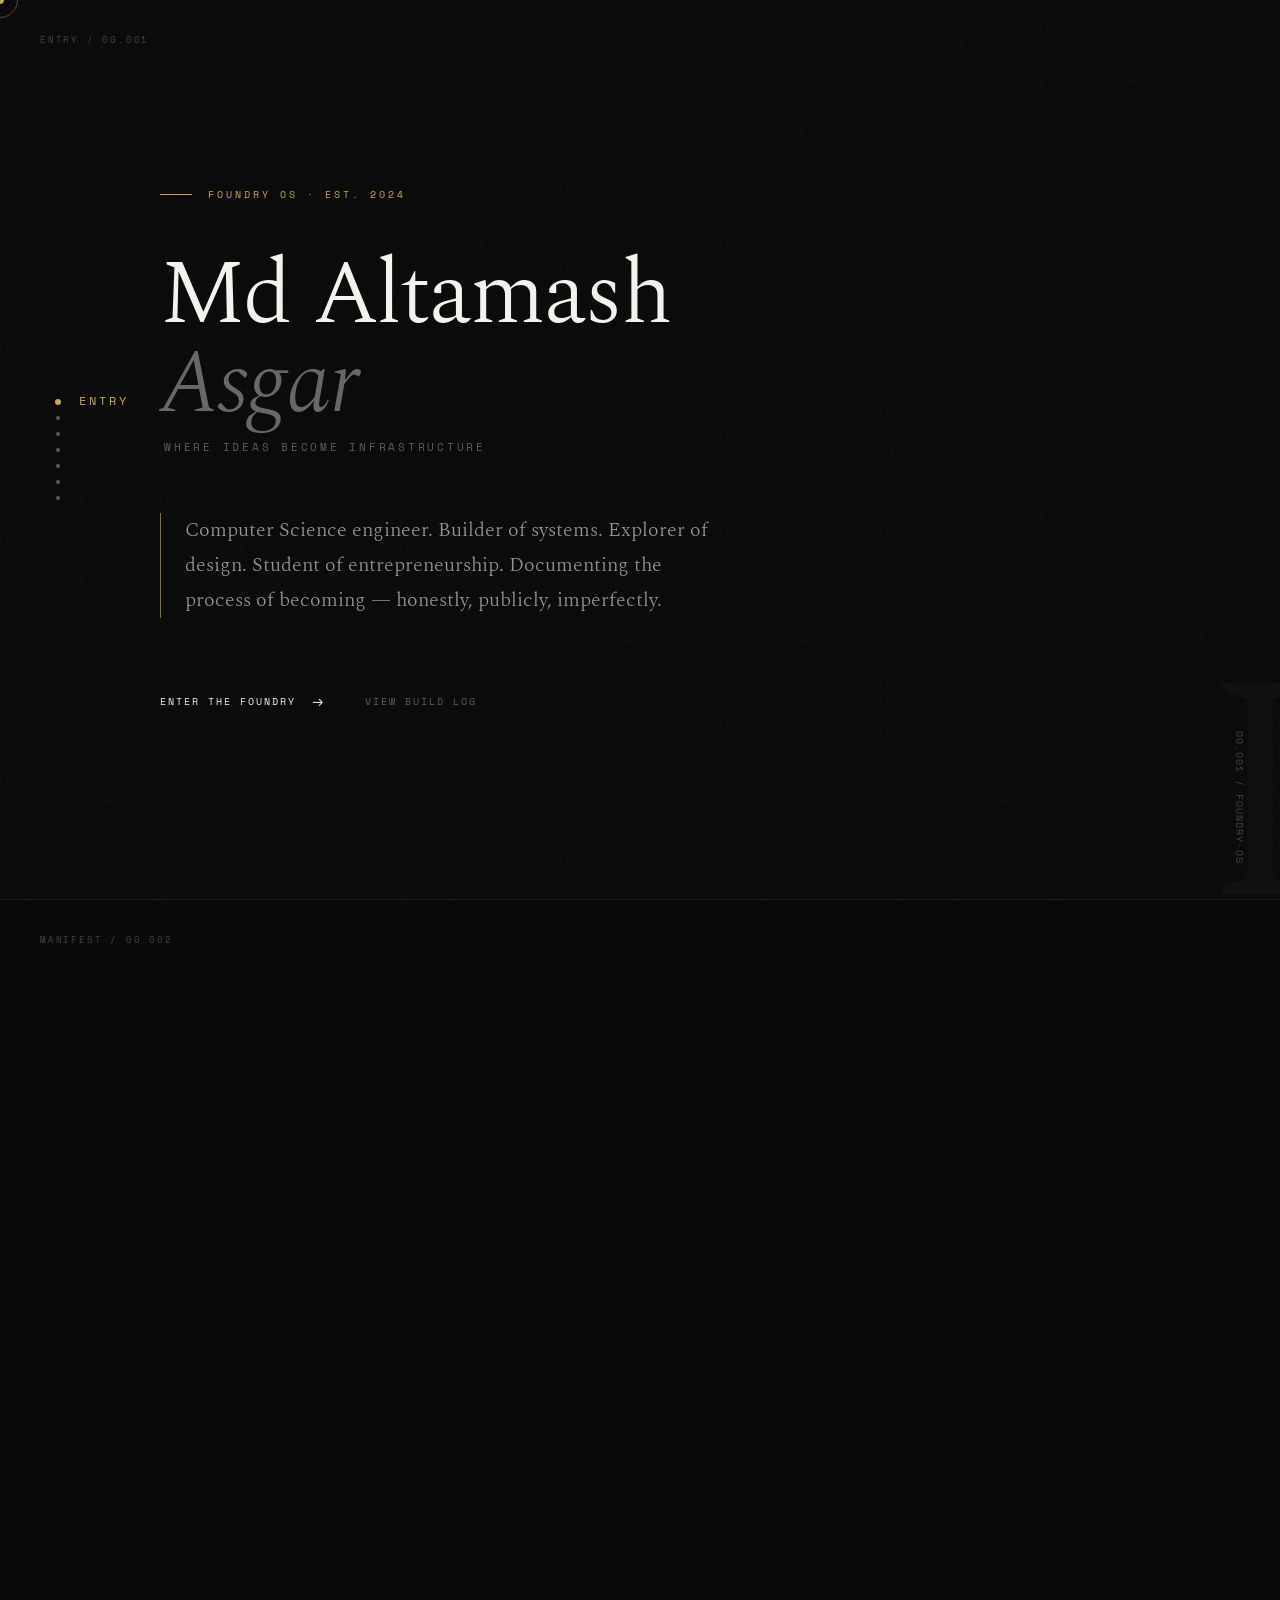
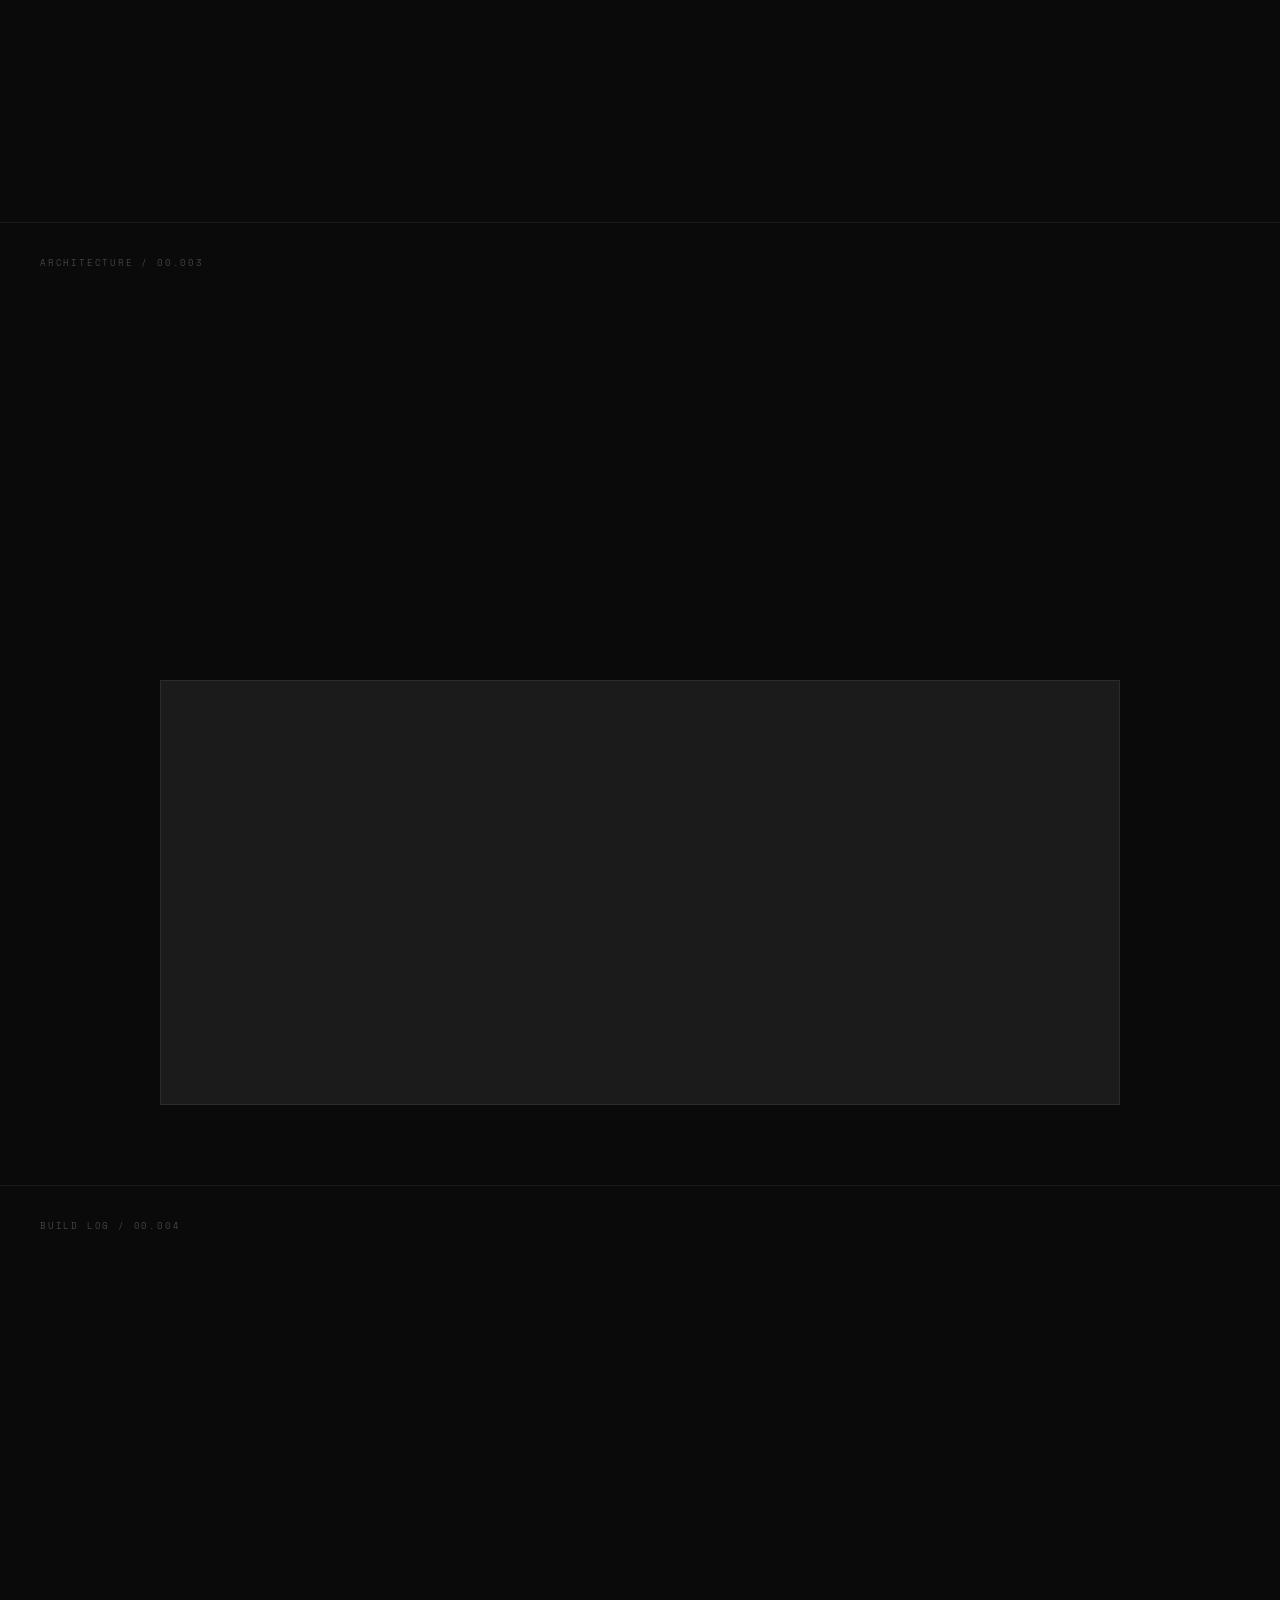
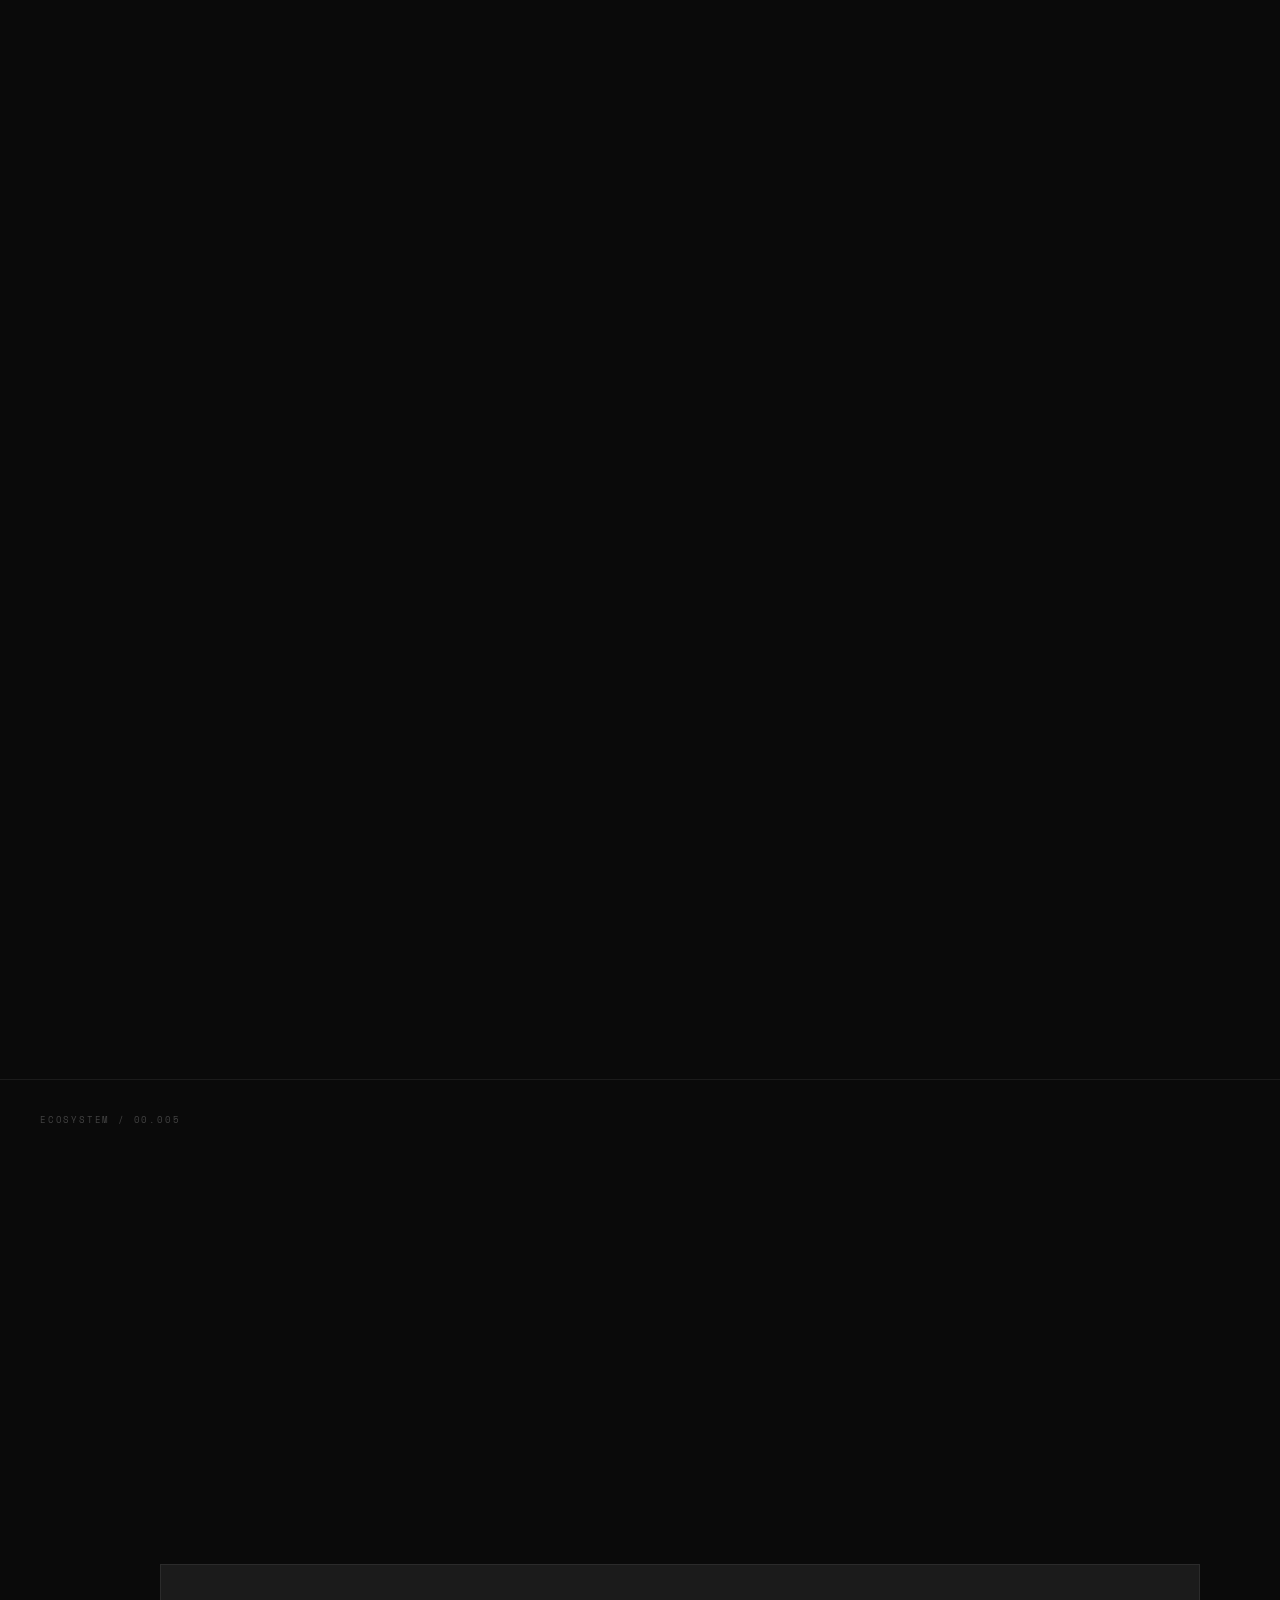
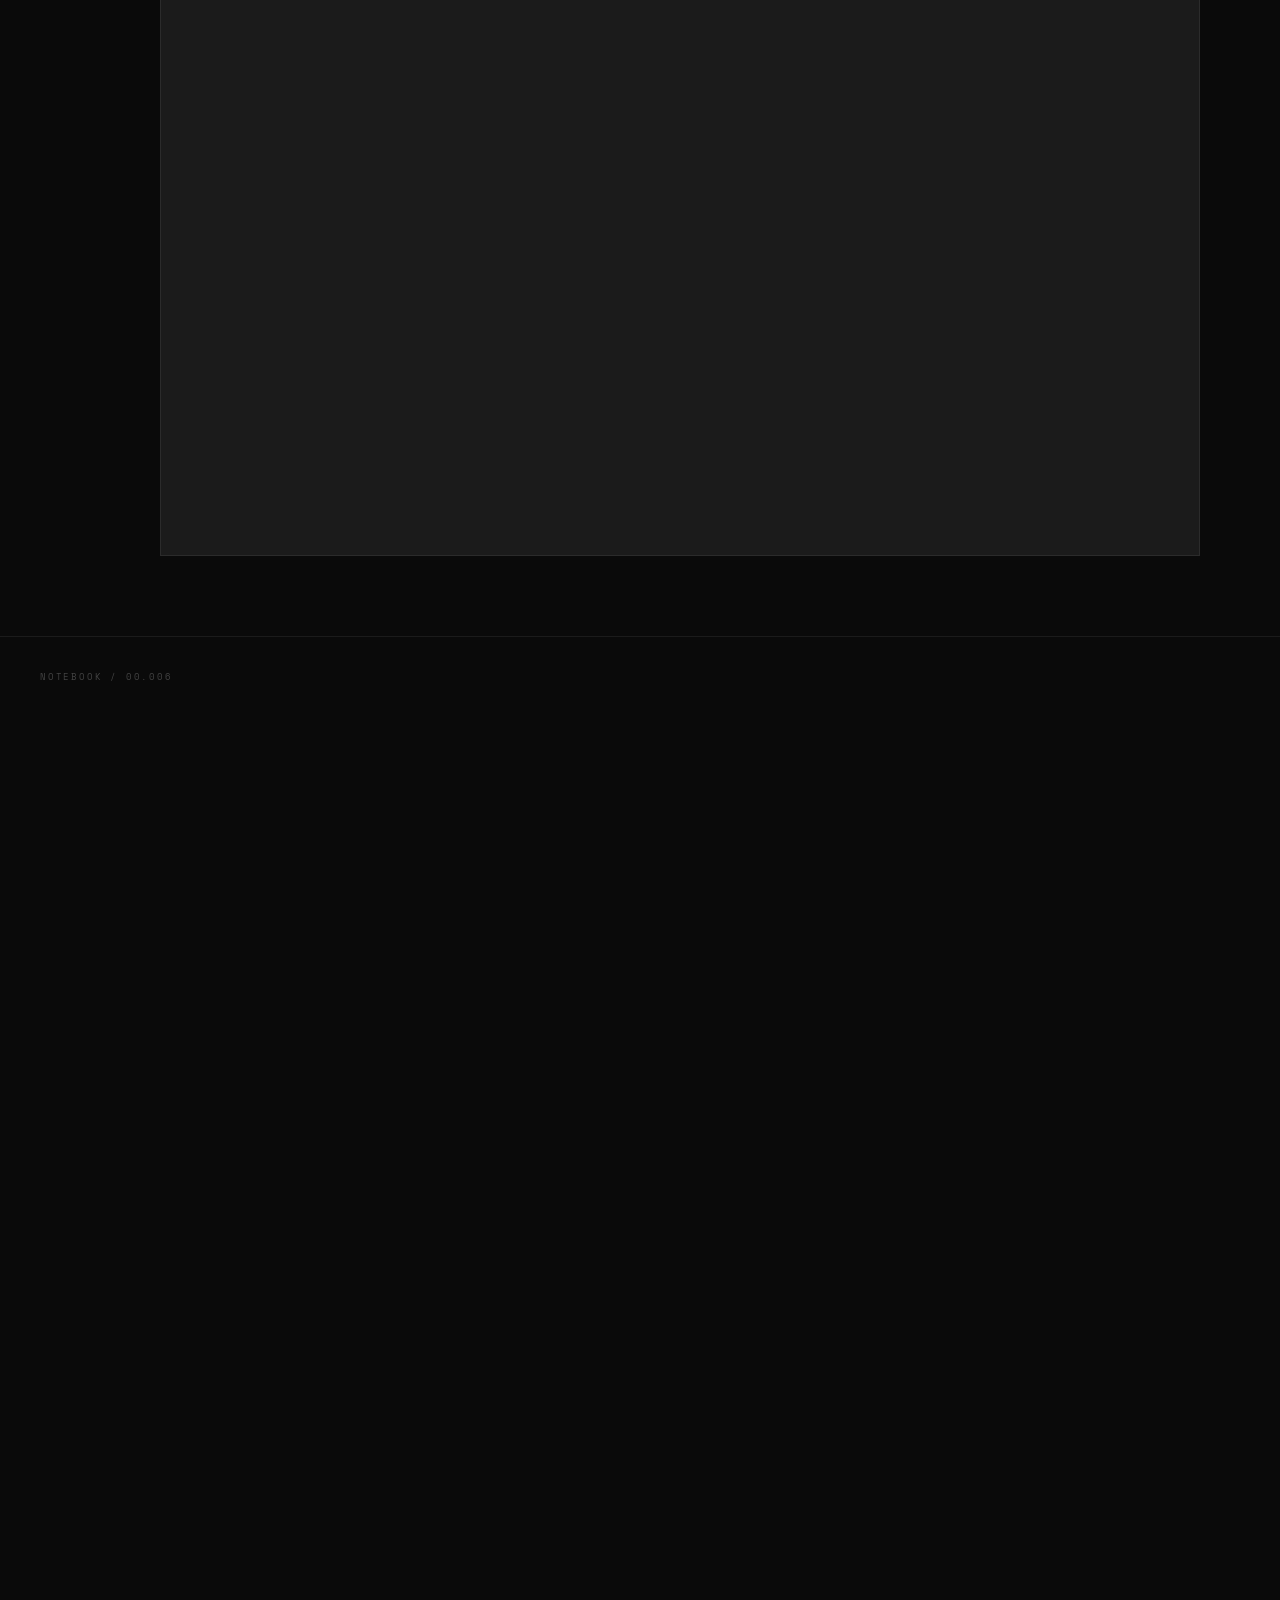
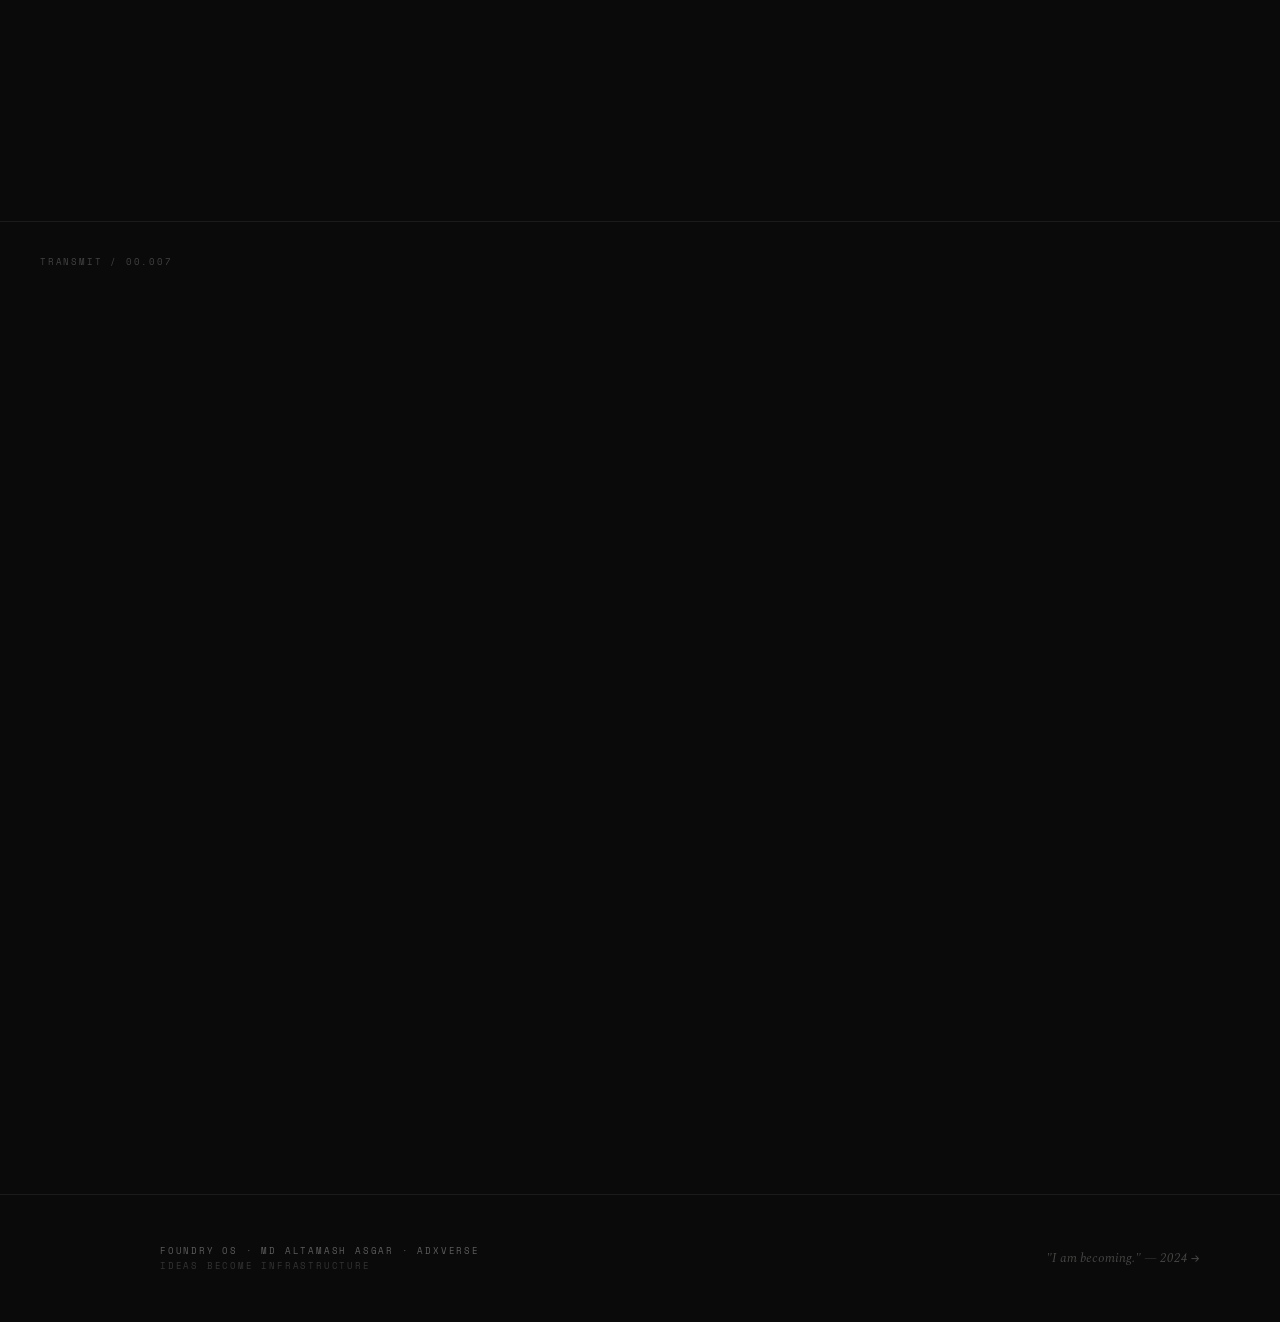
==== founder/personal/index.html @ d9cb0c81 "Personal website for founder" ====
<!DOCTYPE html>
<html lang="en">
<head>
<meta charset="UTF-8">
<meta name="viewport" content="width=device-width, initial-scale=1.0">
<title>MD Altamash Asgar — Foundry OS</title>
<link rel="preconnect" href="https://fonts.googleapis.com">
<link rel="preconnect" href="https://fonts.gstatic.com" crossorigin>
<link href="https://fonts.googleapis.com/css2?family=Spectral:ital,wght@0,300;0,400;0,600;1,300;1,400&family=Space+Grotesk:wght@300;400;500&family=Space+Mono:wght@400&display=swap" rel="stylesheet">
 
<style>
:root {
  --forge: #0A0A0A;
  --bone: #F5F3EE;
  --gold: #C9A84C;
  --gold-dim: #8A6F2E;
  --iron: #1A1A1A;
  --iron2: #242424;
  --ash: #5C5C5C;
  --ash-light: #888;
  --border: rgba(255,255,255,0.07);
  --serif: 'Spectral', Georgia, serif;
  --sans: 'Space Grotesk', sans-serif;
  --mono: 'Space Mono', monospace;
}
 
*, *::before, *::after { box-sizing: border-box; margin: 0; padding: 0; }
 
html {
  scroll-behavior: smooth;
  scroll-snap-type: y proximity;
}
 
body {
  background: var(--forge);
  color: var(--bone);
  font-family: var(--sans);
  font-size: 15px;
  line-height: 1.7;
  overflow-x: hidden;
  cursor: none;
}
 
/* ── CUSTOM CURSOR ── */
#cursor {
  position: fixed;
  width: 8px; height: 8px;
  background: var(--gold);
  border-radius: 50%;
  pointer-events: none;
  z-index: 9999;
  transform: translate(-50%, -50%);
  transition: width 0.2s, height 0.2s, background 0.2s;
  mix-blend-mode: normal;
}
 
#cursor-ring {
  position: fixed;
  width: 36px; height: 36px;
  border: 1px solid rgba(201,168,76,0.4);
  border-radius: 50%;
  pointer-events: none;
  z-index: 9998;
  transform: translate(-50%, -50%);
  transition: transform 0.12s ease-out, width 0.3s, height 0.3s;
}
 
body:has(a:hover) #cursor,
body:has(button:hover) #cursor { width: 14px; height: 14px; background: var(--gold); }
body:has(a:hover) #cursor-ring,
body:has(button:hover) #cursor-ring { width: 52px; height: 52px; border-color: rgba(201,168,76,0.6); }
 
/* ── COORDINATE INDICATOR ── */
#coords {
  position: fixed;
  right: 32px;
  bottom: 36px;
  font-family: var(--mono);
  font-size: 10px;
  color: var(--ash);
  letter-spacing: 0.1em;
  z-index: 900;
  writing-mode: vertical-rl;
  text-orientation: mixed;
  opacity: 0.7;
  transition: opacity 0.3s;
}
 
/* ── SECTION LABEL (top-left corner, architectural) ── */
.section-label {
  position: absolute;
  top: 32px;
  left: 40px;
  font-family: var(--mono);
  font-size: 9px;
  color: var(--ash);
  letter-spacing: 0.2em;
  text-transform: uppercase;
  opacity: 0.7;
}
 
/* ── GRAIN OVERLAY ── */
body::before {
  content: '';
  position: fixed;
  inset: 0;
  background-image: url("data:image/svg+xml,%3Csvg viewBox='0 0 256 256' xmlns='http://www.w3.org/2000/svg'%3E%3Cfilter id='noise'%3E%3CfeTurbulence type='fractalNoise' baseFrequency='0.9' numOctaves='4' stitchTiles='stitch'/%3E%3C/filter%3E%3Crect width='100%25' height='100%25' filter='url(%23noise)' opacity='1'/%3E%3C/svg%3E");
  opacity: 0.025;
  pointer-events: none;
  z-index: 1000;
}
 
/* ── GENERAL SECTION ── */
section {
  position: relative;
  min-height: 100vh;
  display: flex;
  flex-direction: column;
  justify-content: center;
  padding: 80px 80px 80px 160px;
  border-bottom: 1px solid var(--border);
  overflow: hidden;
}
 
/* ── HERO ── */
#hero {
  padding: 0;
  justify-content: center;
  align-items: flex-start;
}
 
.hero-inner {
  padding: 80px 80px 80px 160px;
  max-width: 900px;
  z-index: 2;
}
 
.hero-eyebrow {
  font-family: var(--mono);
  font-size: 10px;
  letter-spacing: 0.3em;
  color: var(--gold);
  text-transform: uppercase;
  margin-bottom: 48px;
  display: flex;
  align-items: center;
  gap: 16px;
}
 
.hero-eyebrow::before {
  content: '';
  display: inline-block;
  width: 32px;
  height: 1px;
  background: var(--gold);
}
 
.hero-name {
  font-family: var(--serif);
  font-size: clamp(52px, 7vw, 96px);
  font-weight: 300;
  line-height: 1.0;
  letter-spacing: -0.02em;
  color: var(--bone);
  margin-bottom: 8px;
}
 
.hero-name em {
  font-style: italic;
  color: rgba(245,243,238,0.4);
}
 
.hero-os-title {
  font-family: var(--mono);
  font-size: 11px;
  color: var(--ash);
  letter-spacing: 0.25em;
  text-transform: uppercase;
  margin-bottom: 56px;
  padding-left: 4px;
}
 
.hero-statement {
  font-family: var(--serif);
  font-size: clamp(16px, 2vw, 20px);
  font-weight: 300;
  line-height: 1.75;
  color: rgba(245,243,238,0.6);
  max-width: 560px;
  margin-bottom: 72px;
  border-left: 1px solid var(--gold-dim);
  padding-left: 24px;
}
 
.hero-cta-row {
  display: flex;
  align-items: center;
  gap: 40px;
}
 
.cta-enter {
  font-family: var(--mono);
  font-size: 10px;
  letter-spacing: 0.2em;
  text-transform: uppercase;
  color: var(--bone);
  text-decoration: none;
  display: flex;
  align-items: center;
  gap: 16px;
  transition: gap 0.3s;
}
 
.cta-enter:hover { gap: 24px; }
 
.cta-enter::after {
  content: '→';
  font-family: var(--sans);
  font-size: 14px;
}
 
.cta-secondary {
  font-family: var(--mono);
  font-size: 10px;
  letter-spacing: 0.2em;
  text-transform: uppercase;
  color: var(--ash);
  text-decoration: none;
  transition: color 0.3s;
}
 
.cta-secondary:hover { color: var(--bone); }
 
/* Hero background — architectural grid lines */
.hero-grid {
  position: absolute;
  inset: 0;
  opacity: 0.04;
  pointer-events: none;
  z-index: 1;
}
 
/* Large roman numeral watermark */
.hero-watermark {
  position: absolute;
  right: -40px;
  bottom: -60px;
  font-family: var(--serif);
  font-size: 320px;
  font-weight: 300;
  color: var(--bone);
  opacity: 0.025;
  pointer-events: none;
  z-index: 1;
  line-height: 1;
  user-select: none;
}
 
/* ── MANIFEST (about) ── */
#manifest {
  padding-left: 160px;
  padding-right: 80px;
}
 
.manifest-grid {
  display: grid;
  grid-template-columns: 1fr 1fr;
  gap: 80px;
  max-width: 1000px;
}
 
.manifest-left {}
 
.section-number {
  font-family: var(--mono);
  font-size: 9px;
  color: var(--gold);
  letter-spacing: 0.3em;
  text-transform: uppercase;
  margin-bottom: 48px;
  display: flex;
  align-items: center;
  gap: 16px;
}
 
.section-number::before {
  content: '';
  width: 32px;
  height: 1px;
  background: var(--gold);
  display: inline-block;
}
 
.section-title {
  font-family: var(--serif);
  font-size: clamp(36px, 4vw, 60px);
  font-weight: 300;
  line-height: 1.1;
  letter-spacing: -0.01em;
  margin-bottom: 40px;
  color: var(--bone);
}
 
.section-title em {
  font-style: italic;
  color: rgba(245,243,238,0.4);
}
 
.body-text {
  font-size: 15px;
  color: rgba(245,243,238,0.55);
  line-height: 1.8;
  max-width: 520px;
}
 
.body-text + .body-text {
  margin-top: 24px;
}
 
.manifest-right {
  display: flex;
  flex-direction: column;
  justify-content: flex-end;
  gap: 0;
}
 
.identity-row {
  display: flex;
  align-items: baseline;
  justify-content: space-between;
  padding: 20px 0;
  border-bottom: 1px solid var(--border);
  transition: border-color 0.3s;
}
 
.identity-row:first-child { border-top: 1px solid var(--border); }
 
.identity-row:hover { border-color: rgba(201,168,76,0.2); }
 
.identity-label {
  font-family: var(--mono);
  font-size: 9px;
  color: var(--ash);
  letter-spacing: 0.2em;
  text-transform: uppercase;
}
 
.identity-value {
  font-family: var(--serif);
  font-size: 16px;
  font-weight: 300;
  color: rgba(245,243,238,0.7);
  text-align: right;
}
 
/* ── LAYERS / THREE ROOMS ── */
#layers {
  padding-left: 160px;
}
 
.layers-intro {
  margin-bottom: 80px;
  max-width: 600px;
}
 
.rooms-grid {
  display: grid;
  grid-template-columns: repeat(3, 1fr);
  gap: 1px;
  background: var(--border);
  border: 1px solid var(--border);
  margin-right: 80px;
}
 
.room {
  background: var(--forge);
  padding: 48px 40px;
  transition: background 0.4s;
  cursor: default;
  position: relative;
  overflow: hidden;
}
 
.room::before {
  content: '';
  position: absolute;
  inset: 0;
  background: linear-gradient(135deg, rgba(201,168,76,0.04) 0%, transparent 60%);
  opacity: 0;
  transition: opacity 0.4s;
}
 
.room:hover { background: var(--iron); }
.room:hover::before { opacity: 1; }
 
.room-number {
  font-family: var(--serif);
  font-size: 64px;
  font-weight: 300;
  color: rgba(201,168,76,0.12);
  line-height: 1;
  margin-bottom: 24px;
  transition: color 0.4s;
}
 
.room:hover .room-number { color: rgba(201,168,76,0.25); }
 
.room-name {
  font-family: var(--mono);
  font-size: 9px;
  letter-spacing: 0.3em;
  text-transform: uppercase;
  color: var(--gold);
  margin-bottom: 16px;
}
 
.room-title {
  font-family: var(--serif);
  font-size: 22px;
  font-weight: 300;
  line-height: 1.3;
  margin-bottom: 20px;
  color: var(--bone);
}
 
.room-body {
  font-size: 13px;
  color: var(--ash);
  line-height: 1.75;
}
 
/* ── BUILD LOG (projects) ── */
#buildlog {
  padding-left: 160px;
}
 
.log-header {
  display: flex;
  align-items: flex-end;
  justify-content: space-between;
  margin-bottom: 64px;
  margin-right: 80px;
}
 
.log-status {
  font-family: var(--mono);
  font-size: 10px;
  color: var(--ash);
  letter-spacing: 0.1em;
}
 
.log-status span {
  display: inline-block;
  width: 6px;
  height: 6px;
  background: var(--gold);
  border-radius: 50%;
  margin-right: 8px;
  animation: pulse 2s infinite;
}
 
@keyframes pulse {
  0%, 100% { opacity: 1; }
  50% { opacity: 0.3; }
}
 
.projects-list {
  margin-right: 80px;
}
 
.project-item {
  display: grid;
  grid-template-columns: 80px 1fr auto;
  gap: 40px;
  padding: 36px 0;
  border-bottom: 1px solid var(--border);
  align-items: start;
  transition: border-color 0.3s;
  cursor: default;
  position: relative;
}
 
.project-item::after {
  content: '→';
  position: absolute;
  right: 0;
  top: 50%;
  transform: translateY(-50%);
  color: var(--gold);
  opacity: 0;
  transition: opacity 0.3s, right 0.3s;
  font-size: 16px;
}
 
.project-item:hover::after { opacity: 1; right: -8px; }
.project-item:hover { border-color: rgba(245,243,238,0.12); }
.project-item:first-child { border-top: 1px solid var(--border); }
 
.project-index {
  font-family: var(--mono);
  font-size: 10px;
  color: var(--ash);
  letter-spacing: 0.1em;
  padding-top: 4px;
}
 
.project-main {}
 
.project-name {
  font-family: var(--serif);
  font-size: 22px;
  font-weight: 300;
  color: var(--bone);
  margin-bottom: 8px;
  line-height: 1.2;
}
 
.project-desc {
  font-size: 13px;
  color: var(--ash);
  line-height: 1.65;
  max-width: 480px;
}
 
.project-meta {
  text-align: right;
  padding-top: 4px;
}
 
.project-status {
  font-family: var(--mono);
  font-size: 9px;
  letter-spacing: 0.2em;
  text-transform: uppercase;
  padding: 5px 10px;
  border: 1px solid;
}
 
.status-active { color: var(--gold); border-color: rgba(201,168,76,0.3); }
.status-building { color: #7AB8A0; border-color: rgba(122,184,160,0.3); }
.status-research { color: #A0A7CC; border-color: rgba(160,167,204,0.3); }
.status-concept { color: var(--ash); border-color: rgba(91,91,91,0.3); }
 
.project-year {
  font-family: var(--mono);
  font-size: 9px;
  color: var(--ash);
  letter-spacing: 0.1em;
  margin-top: 8px;
}
 
/* ── ADXVERSE ECOSYSTEM ── */
#adxverse {
  padding-left: 160px;
  padding-right: 80px;
}
 
.ecosystem-title-block {
  margin-bottom: 80px;
  max-width: 700px;
}
 
.ecosystem-grid {
  display: grid;
  grid-template-columns: repeat(2, 1fr);
  gap: 1px;
  background: var(--border);
  border: 1px solid var(--border);
}
 
.eco-node {
  background: var(--forge);
  padding: 40px 40px;
  transition: background 0.3s;
  cursor: default;
}
 
.eco-node:hover { background: var(--iron); }
 
.eco-node-tag {
  font-family: var(--mono);
  font-size: 9px;
  letter-spacing: 0.3em;
  text-transform: uppercase;
  color: var(--gold);
  margin-bottom: 24px;
  display: flex;
  align-items: center;
  gap: 12px;
}
 
.eco-node-tag::before {
  content: '';
  width: 20px;
  height: 1px;
  background: var(--gold-dim);
  display: inline-block;
}
 
.eco-node-name {
  font-family: var(--serif);
  font-size: 28px;
  font-weight: 300;
  color: var(--bone);
  margin-bottom: 12px;
}
 
.eco-node-desc {
  font-size: 13px;
  color: var(--ash);
  line-height: 1.7;
  margin-bottom: 24px;
}
 
.eco-node-domains {
  display: flex;
  flex-wrap: wrap;
  gap: 8px;
}
 
.domain-tag {
  font-family: var(--mono);
  font-size: 9px;
  letter-spacing: 0.1em;
  text-transform: uppercase;
  color: var(--ash);
  padding: 4px 10px;
  border: 1px solid var(--border);
}
 
/* ── LEARNING LOG ── */
#notebook {
  padding-left: 160px;
  padding-right: 80px;
}
 
.notebook-header {
  margin-bottom: 72px;
}
 
.entries-grid {
  display: grid;
  grid-template-columns: repeat(3, 1fr);
  gap: 32px;
}
 
.entry-card {
  border: 1px solid var(--border);
  padding: 32px 28px;
  transition: border-color 0.3s, background 0.3s;
  cursor: default;
  position: relative;
}
 
.entry-card:hover {
  border-color: rgba(245,243,238,0.12);
  background: var(--iron);
}
 
.entry-date {
  font-family: var(--mono);
  font-size: 9px;
  color: var(--ash);
  letter-spacing: 0.15em;
  text-transform: uppercase;
  margin-bottom: 20px;
}
 
.entry-title {
  font-family: var(--serif);
  font-size: 18px;
  font-weight: 300;
  line-height: 1.35;
  color: var(--bone);
  margin-bottom: 16px;
}
 
.entry-excerpt {
  font-size: 13px;
  color: var(--ash);
  line-height: 1.7;
}
 
.entry-domain {
  position: absolute;
  bottom: 24px;
  right: 24px;
  font-family: var(--mono);
  font-size: 9px;
  letter-spacing: 0.2em;
  text-transform: uppercase;
  color: var(--gold-dim);
}
 
/* ── CONTACT / TRANSMIT ── */
#transmit {
  padding-left: 160px;
  padding-right: 80px;
  min-height: 80vh;
}
 
.transmit-layout {
  display: grid;
  grid-template-columns: 1fr 1fr;
  gap: 80px;
  align-items: start;
}
 
.transmit-left {}
 
.transmit-right {
  padding-top: 24px;
}
 
.contact-links {
  display: flex;
  flex-direction: column;
  gap: 0;
  margin-top: 48px;
}
 
.contact-link {
  display: flex;
  align-items: center;
  justify-content: space-between;
  padding: 24px 0;
  border-bottom: 1px solid var(--border);
  text-decoration: none;
  color: var(--bone);
  transition: border-color 0.3s;
}
 
.contact-link:first-child { border-top: 1px solid var(--border); }
.contact-link:hover { border-color: rgba(201,168,76,0.3); }
 
.contact-link-label {
  font-family: var(--mono);
  font-size: 10px;
  letter-spacing: 0.2em;
  text-transform: uppercase;
  color: var(--ash);
}
 
.contact-link-value {
  font-family: var(--serif);
  font-size: 16px;
  font-weight: 300;
  display: flex;
  align-items: center;
  gap: 12px;
}
 
.contact-link:hover .contact-link-value { color: var(--gold); }
 
.contact-link-arrow {
  font-size: 12px;
  opacity: 0;
  transition: opacity 0.3s;
}
 
.contact-link:hover .contact-link-arrow { opacity: 1; }
 
.system-status {
  border: 1px solid var(--border);
  padding: 32px;
}
 
.system-status-title {
  font-family: var(--mono);
  font-size: 9px;
  letter-spacing: 0.25em;
  text-transform: uppercase;
  color: var(--ash);
  margin-bottom: 32px;
}
 
.status-row {
  display: flex;
  align-items: center;
  justify-content: space-between;
  padding: 12px 0;
  border-bottom: 1px solid var(--border);
}
 
.status-row:last-child { border-bottom: none; }
 
.status-name {
  font-size: 13px;
  color: rgba(245,243,238,0.6);
}
 
.status-indicator {
  display: flex;
  align-items: center;
  gap: 8px;
  font-family: var(--mono);
  font-size: 9px;
  letter-spacing: 0.1em;
  text-transform: uppercase;
}
 
.dot { width: 6px; height: 6px; border-radius: 50%; }
.dot-active { background: #7AB8A0; animation: pulse 2s infinite; }
.dot-building { background: var(--gold); animation: pulse 2.5s infinite; }
.dot-paused { background: var(--ash); }
 
.text-active { color: #7AB8A0; }
.text-building { color: var(--gold); }
.text-paused { color: var(--ash); }
 
/* ── FOOTER MARK ── */
#footer-mark {
  padding: 48px 80px 48px 160px;
  display: flex;
  align-items: center;
  justify-content: space-between;
}
 
.footer-left {
  font-family: var(--mono);
  font-size: 9px;
  color: var(--ash);
  letter-spacing: 0.2em;
  text-transform: uppercase;
}
 
.footer-sig {
  font-family: var(--serif);
  font-size: 13px;
  font-style: italic;
  color: rgba(245,243,238,0.25);
}
 
/* ── VERTICAL NAV (right edge, fixed) ── */
#vnav {
  position: fixed;
  left: 56px;
  top: 50%;
  transform: translateY(-50%);
  display: flex;
  flex-direction: column;
  gap: 12px;
  z-index: 800;
}
 
.vnav-dot {
  width: 4px;
  height: 4px;
  border-radius: 50%;
  background: var(--ash);
  cursor: pointer;
  transition: background 0.3s, transform 0.3s;
  position: relative;
}
 
.vnav-dot.active {
  background: var(--gold);
  transform: scale(1.5);
}
 
.vnav-dot::after {
  content: attr(data-label);
  position: absolute;
  left: 16px;
  top: 50%;
  transform: translateY(-50%);
  font-family: var(--mono);
  font-size: 8px;
  letter-spacing: 0.2em;
  text-transform: uppercase;
  color: var(--ash);
  white-space: nowrap;
  opacity: 0;
  transition: opacity 0.2s;
  pointer-events: none;
}
 
.vnav-dot:hover::after { opacity: 1; }
.vnav-dot.active::after { color: var(--gold); opacity: 1; }
 
/* ── PHILOSOPHY QUOTE ── */
.philosophy-block {
  margin: 48px 0;
  padding-left: 40px;
  border-left: 1px solid var(--gold-dim);
}
 
.philosophy-block blockquote {
  font-family: var(--serif);
  font-size: clamp(18px, 2.5vw, 26px);
  font-weight: 300;
  font-style: italic;
  line-height: 1.6;
  color: rgba(245,243,238,0.5);
}
 
.philosophy-block cite {
  display: block;
  margin-top: 16px;
  font-family: var(--mono);
  font-size: 9px;
  letter-spacing: 0.2em;
  text-transform: uppercase;
  color: var(--ash);
  font-style: normal;
}
 
/* ── PROGRESSION MARK ── */
.progression {
  margin: 48px 0;
  display: flex;
  align-items: center;
  gap: 0;
}
 
.prog-step {
  display: flex;
  align-items: center;
  gap: 0;
}
 
.prog-word {
  font-family: var(--mono);
  font-size: 9px;
  letter-spacing: 0.2em;
  text-transform: uppercase;
  color: var(--ash);
  padding: 8px 16px;
  border: 1px solid var(--border);
  transition: color 0.3s, border-color 0.3s;
}
 
.prog-word:hover { color: var(--gold); border-color: rgba(201,168,76,0.3); }
 
.prog-arrow {
  font-size: 10px;
  color: var(--ash);
  padding: 0 4px;
}
 
/* ── SCROLL ANIMATIONS ── */
.reveal {
  opacity: 0;
  transform: translateY(24px);
  transition: opacity 0.8s ease, transform 0.8s ease;
}
 
.reveal.visible {
  opacity: 1;
  transform: translateY(0);
}
 
.reveal-delay-1 { transition-delay: 0.1s; }
.reveal-delay-2 { transition-delay: 0.2s; }
.reveal-delay-3 { transition-delay: 0.3s; }
.reveal-delay-4 { transition-delay: 0.4s; }
.reveal-delay-5 { transition-delay: 0.5s; }
.reveal-delay-6 { transition-delay: 0.6s; }
 
/* ── RESPONSIVE ── */
@media (max-width: 768px) {
  section { padding: 72px 24px 72px 24px; }
  .hero-inner { padding: 72px 24px; }
  .section-label { left: 24px; }
  .manifest-grid { grid-template-columns: 1fr; gap: 48px; }
  .rooms-grid { grid-template-columns: 1fr; }
  .project-item { grid-template-columns: 40px 1fr; }
  .project-meta { display: none; }
  .ecosystem-grid { grid-template-columns: 1fr; }
  .entries-grid { grid-template-columns: 1fr; }
  .transmit-layout { grid-template-columns: 1fr; gap: 48px; }
  #vnav { display: none; }
  #footer-mark { padding: 32px 24px; }
  .hero-watermark { font-size: 160px; right: -20px; }
}
</style>
</head>
<body>
 
<!-- CURSOR -->
<div id="cursor"></div>
<div id="cursor-ring"></div>
 
<!-- COORDINATES -->
<div id="coords">00.001 / FOUNDRY·OS</div>
 
<!-- VERTICAL NAV -->
<nav id="vnav" aria-label="Section navigation">
  <div class="vnav-dot active" data-section="hero" data-label="Entry" onclick="scrollTo('#hero')"></div>
  <div class="vnav-dot" data-section="manifest" data-label="Manifest" onclick="scrollTo('#manifest')"></div>
  <div class="vnav-dot" data-section="layers" data-label="Layers" onclick="scrollTo('#layers')"></div>
  <div class="vnav-dot" data-section="buildlog" data-label="Build Log" onclick="scrollTo('#buildlog')"></div>
  <div class="vnav-dot" data-section="adxverse" data-label="ADXverse" onclick="scrollTo('#adxverse')"></div>
  <div class="vnav-dot" data-section="notebook" data-label="Notebook" onclick="scrollTo('#notebook')"></div>
  <div class="vnav-dot" data-section="transmit" data-label="Transmit" onclick="scrollTo('#transmit')"></div>
</nav>
 
<!-- ━━━━━━━━━━━━━━━━━━━━━━━━━━━━━━━ HERO ━━━━━━━━━━━━━━━━━━━━━━━━━━━━━━━ -->
<section id="hero">
  <span class="section-label">ENTRY / 00.001</span>
 
  <!-- Architectural grid SVG -->
  <svg class="hero-grid" width="100%" height="100%" xmlns="http://www.w3.org/2000/svg">
    <defs>
      <pattern id="grid" width="80" height="80" patternUnits="userSpaceOnUse">
        <path d="M 80 0 L 0 0 0 80" fill="none" stroke="white" stroke-width="0.5"/>
      </pattern>
    </defs>
    <rect width="100%" height="100%" fill="url(#grid)"/>
  </svg>
 
  <div class="hero-watermark" aria-hidden="true">I</div>
 
  <div class="hero-inner">
    <div class="hero-eyebrow reveal">Foundry OS · Est. 2024</div>
 
    <h1 class="hero-name reveal reveal-delay-1">
      Md Altamash<br><em>Asgar</em>
    </h1>
    <p class="hero-os-title reveal reveal-delay-2">Where Ideas Become Infrastructure</p>
 
    <p class="hero-statement reveal reveal-delay-3">
      Computer Science engineer. Builder of systems. Explorer of design.
      Student of entrepreneurship. Documenting the process of becoming —
      honestly, publicly, imperfectly.
    </p>
 
    <div class="hero-cta-row reveal reveal-delay-4">
      <a href="#manifest" class="cta-enter" onclick="document.getElementById('manifest').scrollIntoView({behavior:'smooth'}); return false;">Enter the Foundry</a>
      <a href="#buildlog" class="cta-secondary" onclick="document.getElementById('buildlog').scrollIntoView({behavior:'smooth'}); return false;">View Build Log</a>
    </div>
  </div>
</section>
 
<!-- ━━━━━━━━━━━━━━━━━━━━━━━━━━━━━━━ MANIFEST ━━━━━━━━━━━━━━━━━━━━━━━━━━━━━━━ -->
<section id="manifest">
  <span class="section-label">MANIFEST / 00.002</span>
 
  <div class="manifest-grid">
    <div class="manifest-left">
      <div class="section-number reveal">Manifest</div>
      <h2 class="section-title reveal reveal-delay-1">The builder<br>in <em>progress</em></h2>
 
      <p class="body-text reveal reveal-delay-2">
        I am a Computer Science student at the intersection of engineering,
        design, and entrepreneurship. I do not have all the answers —
        but I am asking the right questions and building toward them.
      </p>
 
      <p class="body-text reveal reveal-delay-3">
        Foundry OS is my operating system for life. A methodology for
        turning ideas into systems, systems into ventures, and ventures
        into ecosystems that outlast any single project.
      </p>
 
      <div class="philosophy-block reveal reveal-delay-4">
        <blockquote>"I am not building a brand. I am building a body of work — one system, one experiment, one lesson at a time."</blockquote>
        <cite>— From the Foundry OS Manifesto</cite>
      </div>
 
      <div class="progression reveal reveal-delay-5">
        <div class="prog-step">
          <span class="prog-word">Ideas</span>
          <span class="prog-arrow">›</span>
        </div>
        <div class="prog-step">
          <span class="prog-word">Systems</span>
          <span class="prog-arrow">›</span>
        </div>
        <div class="prog-step">
          <span class="prog-word">Ventures</span>
          <span class="prog-arrow">›</span>
        </div>
        <div class="prog-step">
          <span class="prog-word">Ecosystems</span>
        </div>
      </div>
    </div>
 
    <div class="manifest-right">
      <div class="identity-row reveal">
        <span class="identity-label">Status</span>
        <span class="identity-value">Undergraduate CSE Student</span>
      </div>
      <div class="identity-row reveal reveal-delay-1">
        <span class="identity-label">Mode</span>
        <span class="identity-value">Builder · Learner · Explorer</span>
      </div>
      <div class="identity-row reveal reveal-delay-2">
        <span class="identity-label">Domain</span>
        <span class="identity-value">Technology × Design × Business</span>
      </div>
      <div class="identity-row reveal reveal-delay-3">
        <span class="identity-label">Philosophy</span>
        <span class="identity-value">Systems Thinking</span>
      </div>
      <div class="identity-row reveal reveal-delay-4">
        <span class="identity-label">Output</span>
        <span class="identity-value">Infrastructure, Not Content</span>
      </div>
      <div class="identity-row reveal reveal-delay-5">
        <span class="identity-label">Stage</span>
        <span class="identity-value">Early · Intentional · Honest</span>
      </div>
      <div class="identity-row reveal reveal-delay-6">
        <span class="identity-label">Architecture</span>
        <span class="identity-value">ADXverse Ecosystem</span>
      </div>
    </div>
  </div>
</section>
 
<!-- ━━━━━━━━━━━━━━━━━━━━━━━━━━━━━━━ THREE LAYERS ━━━━━━━━━━━━━━━━━━━━━━━━━━━━━━━ -->
<section id="layers">
  <span class="section-label">ARCHITECTURE / 00.003</span>
 
  <div class="layers-intro">
    <div class="section-number reveal">Three Rooms</div>
    <h2 class="section-title reveal reveal-delay-1">Three layers<br>of <em>one person</em></h2>
    <p class="body-text reveal reveal-delay-2">
      Every visitor who spends time here will gradually discover three
      simultaneous dimensions — not presented at once, but revealed
      as you move through the work.
    </p>
  </div>
 
  <div class="rooms-grid">
    <div class="room reveal">
      <div class="room-number">I</div>
      <div class="room-name">The Surface</div>
      <h3 class="room-title">The Builder</h3>
      <p class="room-body">
        The visible architect. The engineer executing. The entrepreneur
        shipping, iterating, failing, and shipping again. This is the
        layer the world sees first — the products, the projects,
        the systems in production.
      </p>
    </div>
    <div class="room reveal reveal-delay-2">
      <div class="room-number">II</div>
      <div class="room-name">The Method</div>
      <h3 class="room-title">Foundry OS</h3>
      <p class="room-body">
        The operating system beneath the work. The methodology, the
        frameworks, the experiments — the learning engine that converts
        raw experience into replicable systems. A philosophy of building
        that scales beyond any single project.
      </p>
    </div>
    <div class="room reveal reveal-delay-4">
      <div class="room-number">III</div>
      <div class="room-name">The Foundation</div>
      <h3 class="room-title">The Secluded Soul</h3>
      <p class="room-body">
        The observer. The thinker. The one asking why any of it matters.
        The reflective layer beneath all building — faith, character,
        meaning. The philosophical bedrock that gives direction to
        everything built above it.
      </p>
    </div>
  </div>
</section>
 
<!-- ━━━━━━━━━━━━━━━━━━━━━━━━━━━━━━━ BUILD LOG ━━━━━━━━━━━━━━━━━━━━━━━━━━━━━━━ -->
<section id="buildlog">
  <span class="section-label">BUILD LOG / 00.004</span>
 
  <div class="log-header">
    <div>
      <div class="section-number reveal">Build Log</div>
      <h2 class="section-title reveal reveal-delay-1">What's being<br><em>forged</em></h2>
    </div>
    <div class="log-status reveal reveal-delay-2">
      <span></span>Live Build · Updated 2025
    </div>
  </div>
 
  <div class="projects-list">
    <div class="project-item reveal">
      <div class="project-index">001</div>
      <div class="project-main">
        <div class="project-name">ADXverse Ecosystem</div>
        <p class="project-desc">
          The overarching infrastructure — a network of ventures, studios,
          and digital entities operating as one coherent ecosystem rather
          than isolated products. ADX Nexus, ADX Studios, ADX Space, and
          beyond — each a node in a larger vision.
        </p>
      </div>
      <div class="project-meta">
        <div class="project-status status-active">Active</div>
        <div class="project-year">2024 — Ongoing</div>
      </div>
    </div>
 
    <div class="project-item reveal reveal-delay-1">
      <div class="project-index">002</div>
      <div class="project-main">
        <div class="project-name">Foundry OS</div>
        <p class="project-desc">
          A personal operating system for building — a methodology for
          converting ideas into infrastructure. Documented publicly as
          both a learning archive and a replicable framework for
          systematic creation.
        </p>
      </div>
      <div class="project-meta">
        <div class="project-status status-building">Building</div>
        <div class="project-year">2024 — Present</div>
      </div>
    </div>
 
    <div class="project-item reveal reveal-delay-2">
      <div class="project-index">003</div>
      <div class="project-main">
        <div class="project-name">ADX Nexus</div>
        <p class="project-desc">
          Core technology and software arm of ADXverse. Engineering
          production-grade digital systems, tools, and infrastructure
          for businesses and creators — built on scalable architecture
          with revenue-first design.
        </p>
      </div>
      <div class="project-meta">
        <div class="project-status status-building">Building</div>
        <div class="project-year">2025</div>
      </div>
    </div>
 
    <div class="project-item reveal reveal-delay-3">
      <div class="project-index">004</div>
      <div class="project-main">
        <div class="project-name">ADX Studios</div>
        <p class="project-desc">
          Design and brand environments studio. Where technology meets
          spatial intelligence — digital identities, brand ecosystems,
          and immersive environments for ventures that demand more than
          a logo and a website.
        </p>
      </div>
      <div class="project-meta">
        <div class="project-status status-research">Research</div>
        <div class="project-year">2025</div>
      </div>
    </div>
 
    <div class="project-item reveal reveal-delay-4">
      <div class="project-index">005</div>
      <div class="project-main">
        <div class="project-name">ADX Space</div>
        <p class="project-desc">
          A knowledge architecture project — a curated space for
          research, documentation, and intellectual exploration. Interior
          design principles applied to the architecture of information.
        </p>
      </div>
      <div class="project-meta">
        <div class="project-status status-concept">Concept</div>
        <div class="project-year">2025</div>
      </div>
    </div>
 
    <div class="project-item reveal reveal-delay-5">
      <div class="project-index">006</div>
      <div class="project-main">
        <div class="project-name">ADX Tapestry</div>
        <p class="project-desc">
          The thread connecting all ADXverse ventures — a unified brand
          narrative, cultural identity, and design philosophy that makes
          every node feel like part of one coherent institution rather
          than a collection of startups.
        </p>
      </div>
      <div class="project-meta">
        <div class="project-status status-concept">Concept</div>
        <div class="project-year">2025</div>
      </div>
    </div>
  </div>
</section>
 
<!-- ━━━━━━━━━━━━━━━━━━━━━━━━━━━━━━━ ADXVERSE ━━━━━━━━━━━━━━━━━━━━━━━━━━━━━━━ -->
<section id="adxverse">
  <span class="section-label">ECOSYSTEM / 00.005</span>
 
  <div class="ecosystem-title-block">
    <div class="section-number reveal">ADXverse</div>
    <h2 class="section-title reveal reveal-delay-1">An ecosystem,<br>not a <em>company</em></h2>
    <p class="body-text reveal reveal-delay-2">
      ADXverse is the umbrella architecture — not a brand, not a business,
      but an evolving collection of ventures operating as a single coherent
      universe. Each node serves a distinct purpose; together they form
      something larger.
    </p>
  </div>
 
  <div class="ecosystem-grid">
    <div class="eco-node reveal">
      <div class="eco-node-tag">Core</div>
      <div class="eco-node-name">ADX Nexus</div>
      <p class="eco-node-desc">Technology and engineering core. Building digital infrastructure, software systems, and production-grade tools for businesses that need more than off-the-shelf solutions.</p>
      <div class="eco-node-domains">
        <span class="domain-tag">Software</span>
        <span class="domain-tag">Engineering</span>
        <span class="domain-tag">Systems</span>
        <span class="domain-tag">AI</span>
      </div>
    </div>
 
    <div class="eco-node reveal reveal-delay-1">
      <div class="eco-node-tag">Creative</div>
      <div class="eco-node-name">ADX Studios</div>
      <p class="eco-node-desc">Design and brand environments. Where digital intelligence meets spatial thinking — crafting environments, identities, and experiences that carry meaning beyond aesthetics.</p>
      <div class="eco-node-domains">
        <span class="domain-tag">Design</span>
        <span class="domain-tag">Brand</span>
        <span class="domain-tag">Environments</span>
        <span class="domain-tag">Identity</span>
      </div>
    </div>
 
    <div class="eco-node reveal reveal-delay-2">
      <div class="eco-node-tag">Knowledge</div>
      <div class="eco-node-name">ADX Space</div>
      <p class="eco-node-desc">Research and knowledge architecture. A curated laboratory where ideas are documented, systems are stress-tested, and accumulated intelligence becomes retrievable infrastructure.</p>
      <div class="eco-node-domains">
        <span class="domain-tag">Research</span>
        <span class="domain-tag">Documentation</span>
        <span class="domain-tag">Learning</span>
      </div>
    </div>
 
    <div class="eco-node reveal reveal-delay-3">
      <div class="eco-node-tag">Narrative</div>
      <div class="eco-node-name">ADX Tapestry</div>
      <p class="eco-node-desc">The connective tissue. Cultural identity, unified narrative, and the design philosophy that weaves every ADXverse venture into one recognizable institutional voice.</p>
      <div class="eco-node-domains">
        <span class="domain-tag">Culture</span>
        <span class="domain-tag">Philosophy</span>
        <span class="domain-tag">Narrative</span>
      </div>
    </div>
  </div>
</section>
 
<!-- ━━━━━━━━━━━━━━━━━━━━━━━━━━━━━━━ NOTEBOOK ━━━━━━━━━━━━━━━━━━━━━━━━━━━━━━━ -->
<section id="notebook">
  <span class="section-label">NOTEBOOK / 00.006</span>
 
  <div class="notebook-header">
    <div class="section-number reveal">Notebook</div>
    <h2 class="section-title reveal reveal-delay-1">The unfinished<br><em>archive</em></h2>
    <p class="body-text reveal reveal-delay-2">
      Learning in public. Notes from the workshop — observations,
      experiments, questions without answers, and lessons from building
      things that did not work. The archive is intentionally unfinished.
    </p>
  </div>
 
  <div class="entries-grid">
    <div class="entry-card reveal">
      <div class="entry-date">2025 · Systems Thinking</div>
      <h3 class="entry-title">Why most startups solve the wrong problem first</h3>
      <p class="entry-excerpt">The seduction of building before defining. On the discipline of problem architecture before solution architecture — and why the best founders spend 80% of time understanding what they are actually building.</p>
      <span class="entry-domain">Entrepreneurship</span>
    </div>
 
    <div class="entry-card reveal reveal-delay-1">
      <div class="entry-date">2025 · Design Research</div>
      <h3 class="entry-title">Interior design and information architecture are the same discipline</h3>
      <p class="entry-excerpt">Spatial design and digital information design solve the same core problem: how to move a person through an environment and make them feel something intentional. Notes from studying both simultaneously.</p>
      <span class="entry-domain">Design</span>
    </div>
 
    <div class="entry-card reveal reveal-delay-2">
      <div class="entry-date">2025 · Engineering</div>
      <h3 class="entry-title">The compound return of building systems instead of features</h3>
      <p class="entry-excerpt">Features solve one problem once. Systems solve entire classes of problems indefinitely. On the discipline of building at the right level of abstraction — and the patience it requires.</p>
      <span class="entry-domain">Engineering</span>
    </div>
 
    <div class="entry-card reveal reveal-delay-3">
      <div class="entry-date">2024 · Reflection</div>
      <h3 class="entry-title">On building without an audience — and why that is the correct order</h3>
      <p class="entry-excerpt">The instinct to document first, build second, is backwards. Building without performance pressure produces more honest work. The audience finds work that matters; work made for audiences rarely does.</p>
      <span class="entry-domain">Philosophy</span>
    </div>
 
    <div class="entry-card reveal reveal-delay-4">
      <div class="entry-date">2024 · AI + Systems</div>
      <h3 class="entry-title">AI as infrastructure, not intelligence</h3>
      <p class="entry-excerpt">The most powerful use of AI is not replacing human judgment — it is removing the friction between intention and execution. On building AI into the pipes of a system, not the surface of a product.</p>
      <span class="entry-domain">Technology</span>
    </div>
 
    <div class="entry-card reveal reveal-delay-5">
      <div class="entry-date">2024 · Character</div>
      <h3 class="entry-title">The character of the builder shapes the character of what is built</h3>
      <p class="entry-excerpt">On the relationship between personal integrity and the quality of systems produced. The shortcuts taken in character formation appear without warning in the products we create. A working theory.</p>
      <span class="entry-domain">Character</span>
    </div>
  </div>
</section>
 
<!-- ━━━━━━━━━━━━━━━━━━━━━━━━━━━━━━━ TRANSMIT ━━━━━━━━━━━━━━━━━━━━━━━━━━━━━━━ -->
<section id="transmit">
  <span class="section-label">TRANSMIT / 00.007</span>
 
  <div class="transmit-layout">
    <div class="transmit-left">
      <div class="section-number reveal">Transmit</div>
      <h2 class="section-title reveal reveal-delay-1">Open to<br><em>the right</em><br>conversations</h2>
      <p class="body-text reveal reveal-delay-2">
        If you are building something serious — or researching, exploring,
        or thinking about systems at the intersection of technology, design,
        and enterprise — this is where to start the conversation.
      </p>
      <p class="body-text reveal reveal-delay-3">
        Not open to: generic networking, influencer arrangements, or
        requests for free work dressed as "collaboration."
      </p>
 
      <div class="contact-links">
        <a href="mailto:altamash@adxverse.com" class="contact-link reveal reveal-delay-4">
          <span class="contact-link-label">Email</span>
          <span class="contact-link-value">
            altamash@adxverse.com
            <span class="contact-link-arrow">↗</span>
          </span>
        </a>
        <a href="https://linkedin.com/in/altamash-asgar" target="_blank" rel="noopener" class="contact-link reveal reveal-delay-5">
          <span class="contact-link-label">LinkedIn</span>
          <span class="contact-link-value">
            Altamash Asgar
            <span class="contact-link-arrow">↗</span>
          </span>
        </a>
        <a href="https://twitter.com/altamashasgar" target="_blank" rel="noopener" class="contact-link reveal reveal-delay-6">
          <span class="contact-link-label">X / Twitter</span>
          <span class="contact-link-value">
            @altamashasgar
            <span class="contact-link-arrow">↗</span>
          </span>
        </a>
        <a href="https://github.com/altamashasgar" target="_blank" rel="noopener" class="contact-link reveal">
          <span class="contact-link-label">GitHub</span>
          <span class="contact-link-value">
            altamashasgar
            <span class="contact-link-arrow">↗</span>
          </span>
        </a>
      </div>
    </div>
 
    <div class="transmit-right reveal reveal-delay-2">
      <div class="system-status">
        <div class="system-status-title">System Status · Foundry OS</div>
 
        <div class="status-row">
          <span class="status-name">ADXverse Ecosystem</span>
          <div class="status-indicator">
            <div class="dot dot-active"></div>
            <span class="text-active">Active</span>
          </div>
        </div>
        <div class="status-row">
          <span class="status-name">ADX Nexus</span>
          <div class="status-indicator">
            <div class="dot dot-building"></div>
            <span class="text-building">Building</span>
          </div>
        </div>
        <div class="status-row">
          <span class="status-name">ADX Studios</span>
          <div class="status-indicator">
            <div class="dot dot-building"></div>
            <span class="text-building">Designing</span>
          </div>
        </div>
        <div class="status-row">
          <span class="status-name">ADX Space</span>
          <div class="status-indicator">
            <div class="dot dot-paused"></div>
            <span class="text-paused">Research Phase</span>
          </div>
        </div>
        <div class="status-row">
          <span class="status-name">ADX Tapestry</span>
          <div class="status-indicator">
            <div class="dot dot-paused"></div>
            <span class="text-paused">Concept</span>
          </div>
        </div>
        <div class="status-row">
          <span class="status-name">Foundry OS Notebook</span>
          <div class="status-indicator">
            <div class="dot dot-active"></div>
            <span class="text-active">Live</span>
          </div>
        </div>
        <div class="status-row">
          <span class="status-name">Available for Collaboration</span>
          <div class="status-indicator">
            <div class="dot dot-active"></div>
            <span class="text-active">Selective</span>
          </div>
        </div>
      </div>
    </div>
  </div>
</section>
 
<!-- ━━━━━━━━━━━━━━━━━━━━━━━━━━━━━━━ FOOTER ━━━━━━━━━━━━━━━━━━━━━━━━━━━━━━━ -->
<footer id="footer-mark">
  <div class="footer-left">
    Foundry OS · MD Altamash Asgar · ADXverse<br>
    <span style="opacity:0.5">Ideas become infrastructure</span>
  </div>
  <div class="footer-sig">
    "I am becoming." — 2024 →
  </div>
</footer>
 
<!-- ━━━━━━━━━━━━━━━━━━━━━━━━━━━━━━━ JS ━━━━━━━━━━━━━━━━━━━━━━━━━━━━━━━ -->
<script>
/* CURSOR */
const cursor = document.getElementById('cursor');
const ring = document.getElementById('cursor-ring');
let mouseX = 0, mouseY = 0;
let ringX = 0, ringY = 0;
 
document.addEventListener('mousemove', e => {
  mouseX = e.clientX;
  mouseY = e.clientY;
  cursor.style.left = mouseX + 'px';
  cursor.style.top = mouseY + 'px';
});
 
function animateRing() {
  ringX += (mouseX - ringX) * 0.12;
  ringY += (mouseY - ringY) * 0.12;
  ring.style.left = ringX + 'px';
  ring.style.top = ringY + 'px';
  requestAnimationFrame(animateRing);
}
animateRing();
 
/* SCROLL-TO helper */
function scrollTo(selector) {
  const el = document.querySelector(selector);
  if (el) el.scrollIntoView({ behavior: 'smooth' });
}
 
/* COORDINATES update */
const coords = document.getElementById('coords');
const sections = ['hero','manifest','layers','buildlog','adxverse','notebook','transmit'];
 
window.addEventListener('scroll', () => {
  const total = document.body.scrollHeight - window.innerHeight;
  const progress = (window.scrollY / total);
  const sectionNum = String(Math.floor(progress * 7 + 1)).padStart(2, '0');
  coords.textContent = `00.00${sectionNum} / FOUNDRY·OS`;
}, { passive: true });
 
/* INTERSECTION OBSERVER — reveal + vnav */
const reveals = document.querySelectorAll('.reveal');
const revealObserver = new IntersectionObserver(entries => {
  entries.forEach(e => {
    if (e.isIntersecting) {
      e.target.classList.add('visible');
    }
  });
}, { threshold: 0.12, rootMargin: '0px 0px -40px 0px' });
 
reveals.forEach(el => revealObserver.observe(el));
 
/* VNAV active state */
const navDots = document.querySelectorAll('.vnav-dot');
const sectionEls = sections.map(id => document.getElementById(id));
 
const sectionObserver = new IntersectionObserver(entries => {
  entries.forEach(e => {
    if (e.isIntersecting) {
      const id = e.target.id;
      navDots.forEach(d => d.classList.remove('active'));
      const activeDot = document.querySelector(`.vnav-dot[data-section="${id}"]`);
      if (activeDot) activeDot.classList.add('active');
    }
  });
}, { threshold: 0.4 });
 
sectionEls.forEach(el => { if (el) sectionObserver.observe(el); });
 
/* INITIAL REVEAL for hero */
window.addEventListener('load', () => {
  const heroReveals = document.querySelectorAll('#hero .reveal');
  heroReveals.forEach((el, i) => {
    setTimeout(() => el.classList.add('visible'), 200 + i * 120);
  });
});
 
/* EMBER TRAIL */
const canvas = document.createElement('canvas');
canvas.style.cssText = 'position:fixed;top:0;left:0;pointer-events:none;z-index:998;width:100%;height:100%;';
document.body.appendChild(canvas);
const ctx = canvas.getContext('2d');
 
function resizeCanvas() {
  canvas.width = window.innerWidth;
  canvas.height = window.innerHeight;
}
resizeCanvas();
window.addEventListener('resize', resizeCanvas);
 
const embers = [];
let lastMX = 0, lastMY = 0;
 
document.addEventListener('mousemove', e => {
  const dx = e.clientX - lastMX;
  const dy = e.clientY - lastMY;
  const speed = Math.sqrt(dx * dx + dy * dy);
 
  if (speed > 3 && Math.random() > 0.4) {
    embers.push({
      x: e.clientX + (Math.random() - 0.5) * 4,
      y: e.clientY + (Math.random() - 0.5) * 4,
      vx: (Math.random() - 0.5) * 0.8,
      vy: -Math.random() * 1.2 - 0.3,
      life: 1.0,
      size: Math.random() * 1.5 + 0.5
    });
  }
 
  lastMX = e.clientX;
  lastMY = e.clientY;
});
 
function animateEmbers() {
  ctx.clearRect(0, 0, canvas.width, canvas.height);
 
  for (let i = embers.length - 1; i >= 0; i--) {
    const em = embers[i];
    em.x += em.vx;
    em.y += em.vy;
    em.vy += 0.02;
    em.life -= 0.03;
 
    if (em.life <= 0) {
      embers.splice(i, 1);
      continue;
    }
 
    const alpha = em.life * 0.7;
    ctx.beginPath();
    ctx.arc(em.x, em.y, em.size, 0, Math.PI * 2);
    ctx.fillStyle = `rgba(201,168,76,${alpha})`;
    ctx.fill();
  }
 
  requestAnimationFrame(animateEmbers);
}
animateEmbers();
</script>
 
</body>
</html>
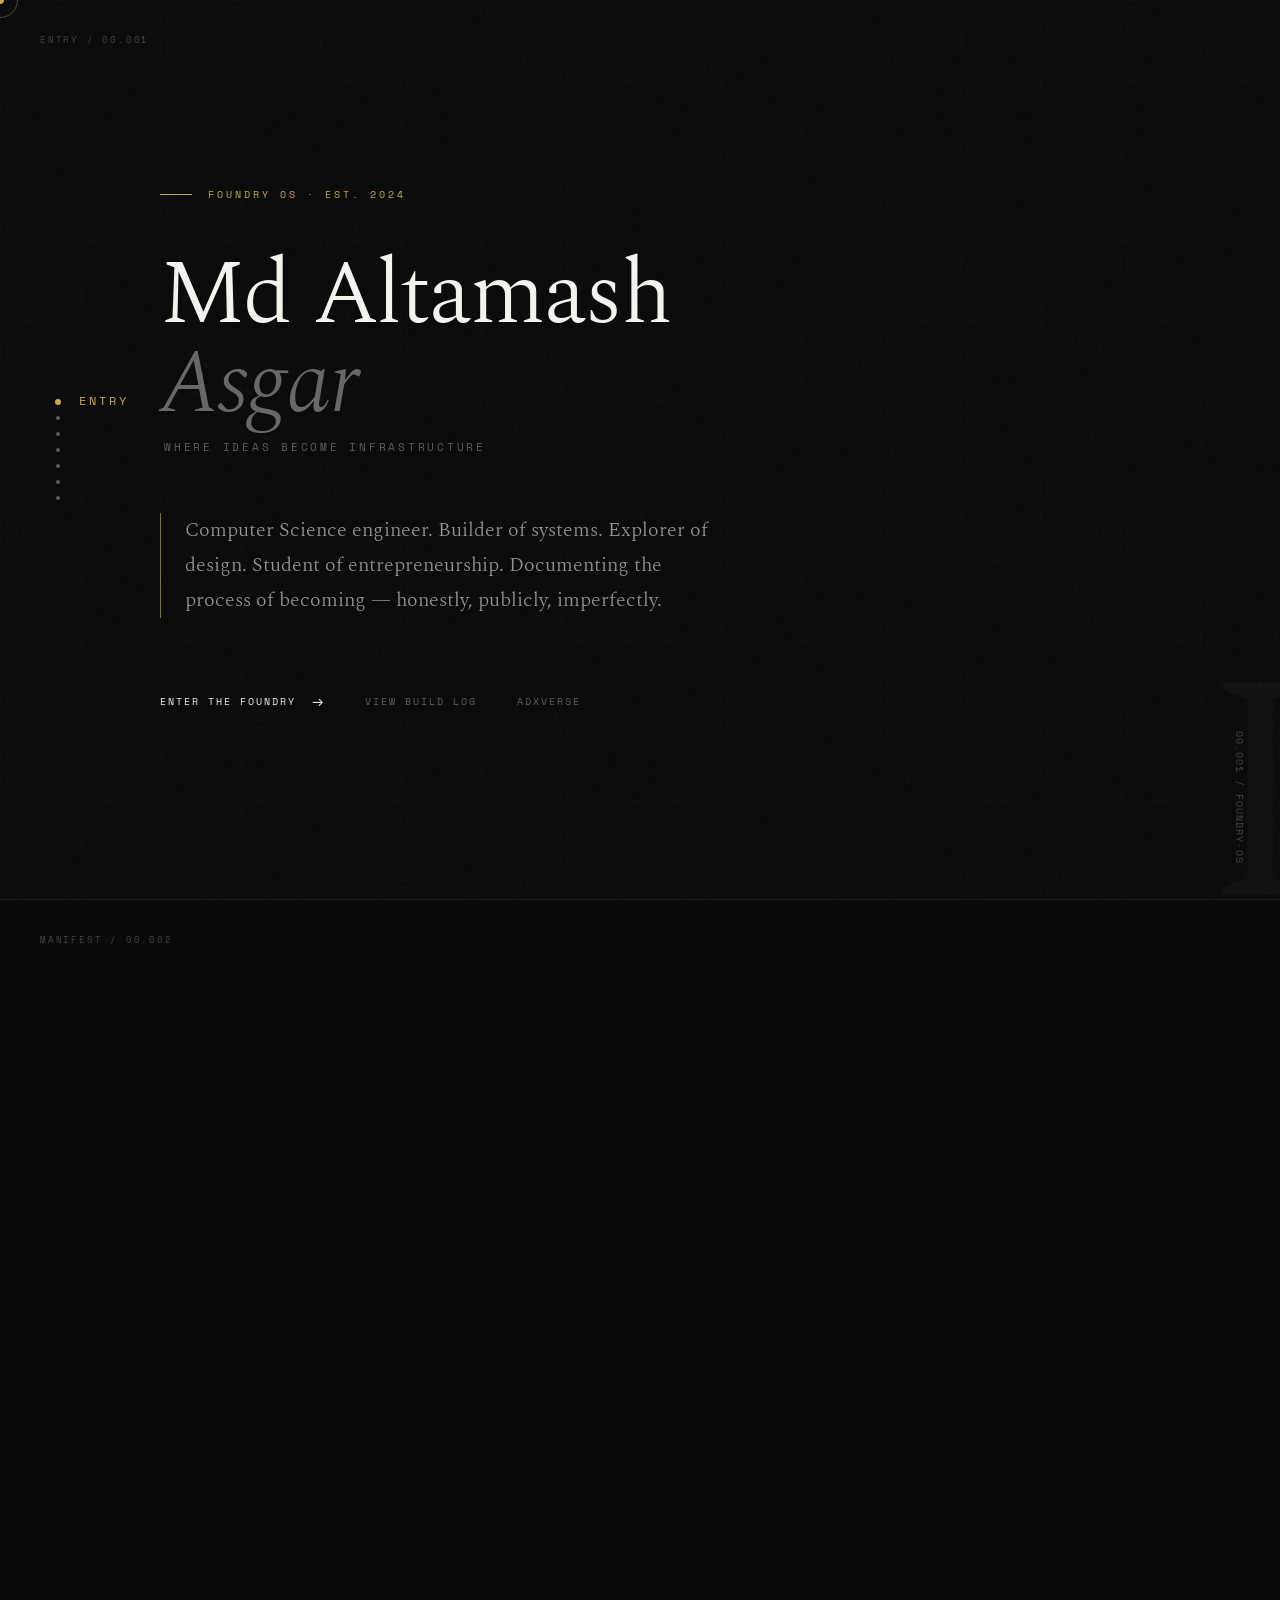
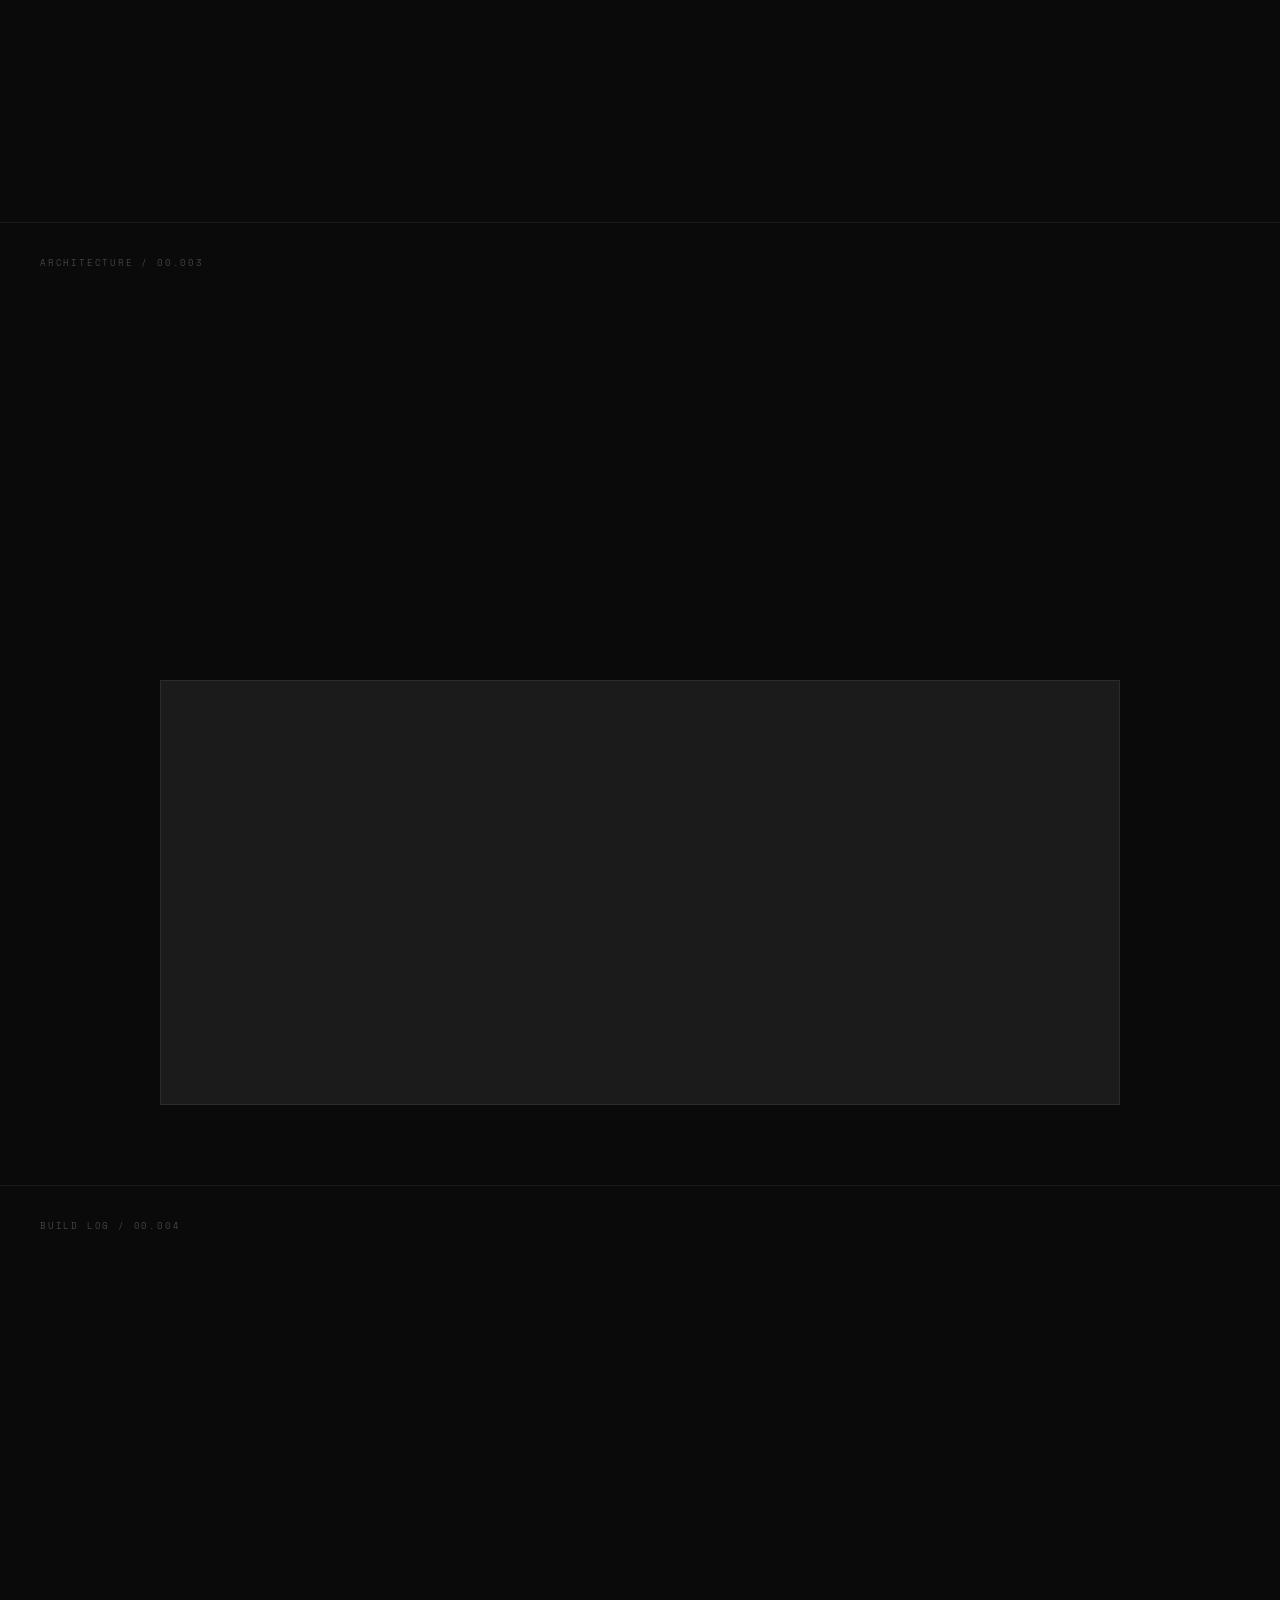
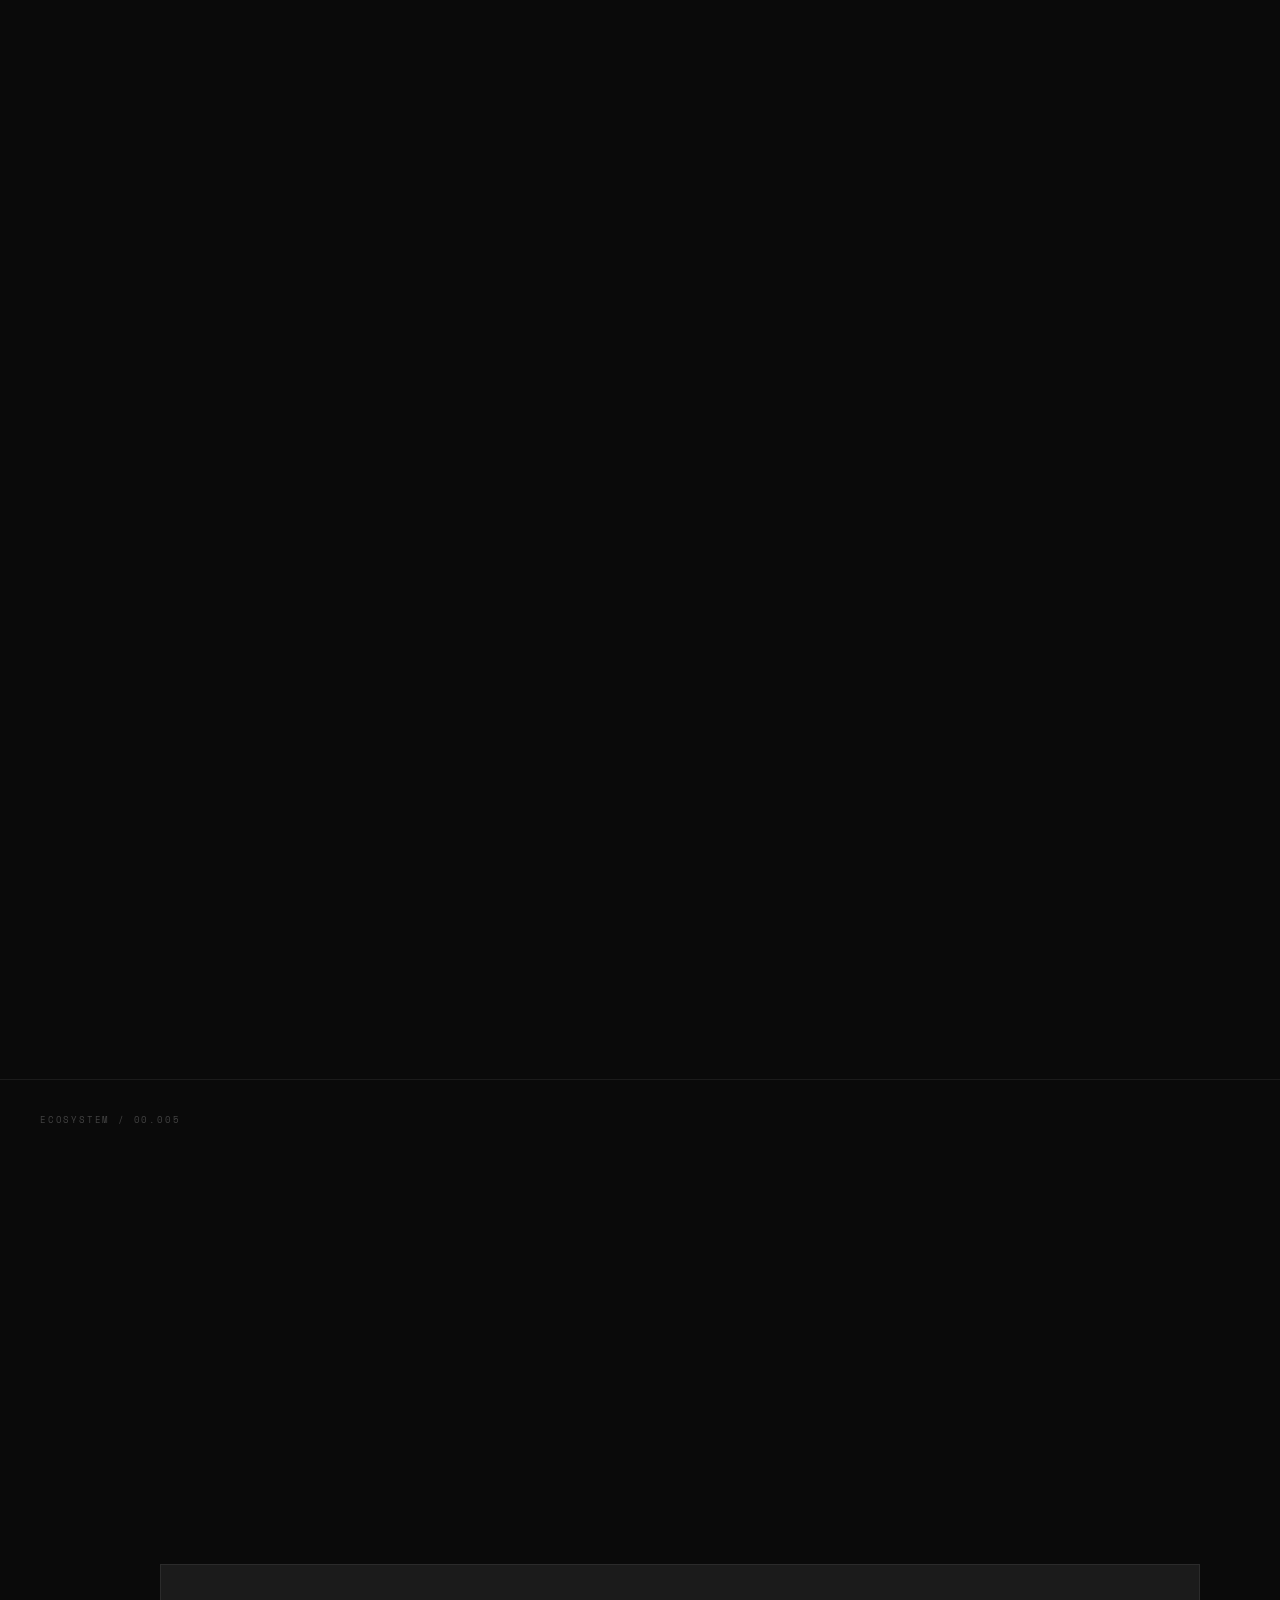
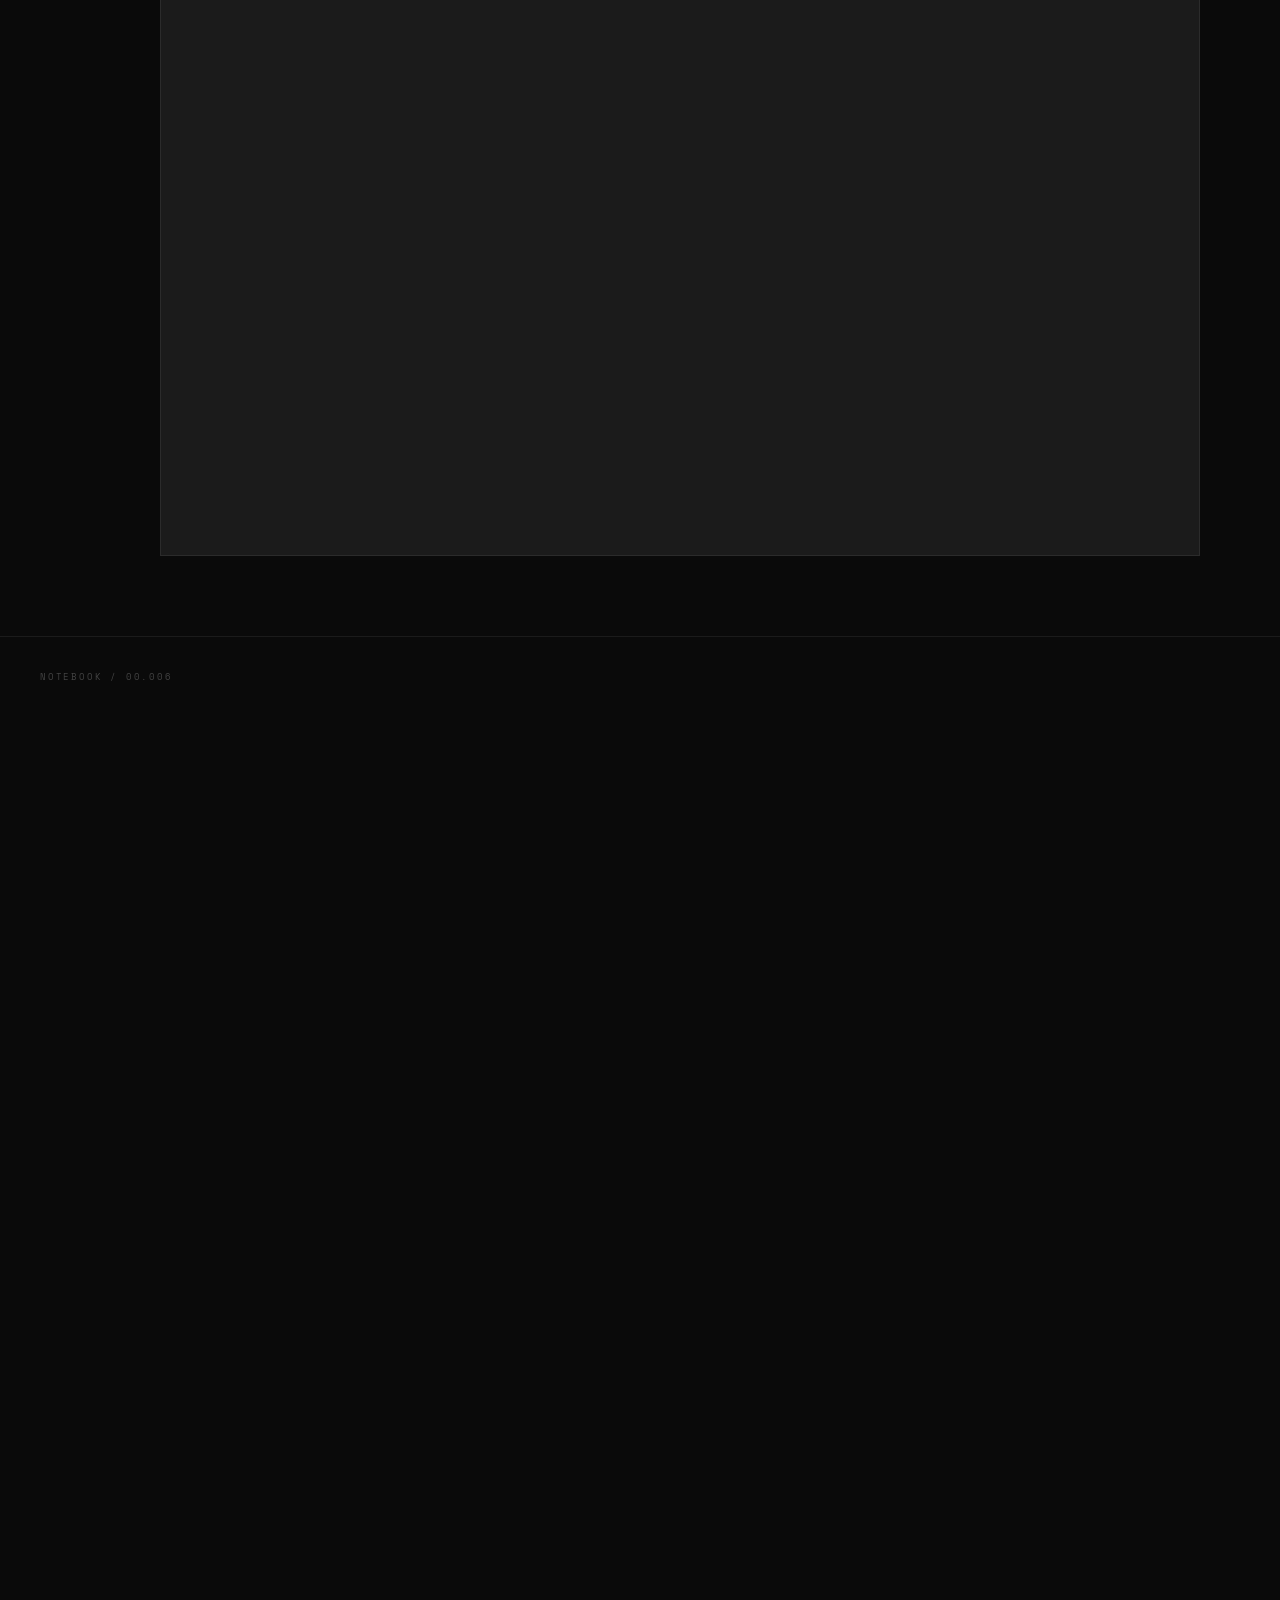
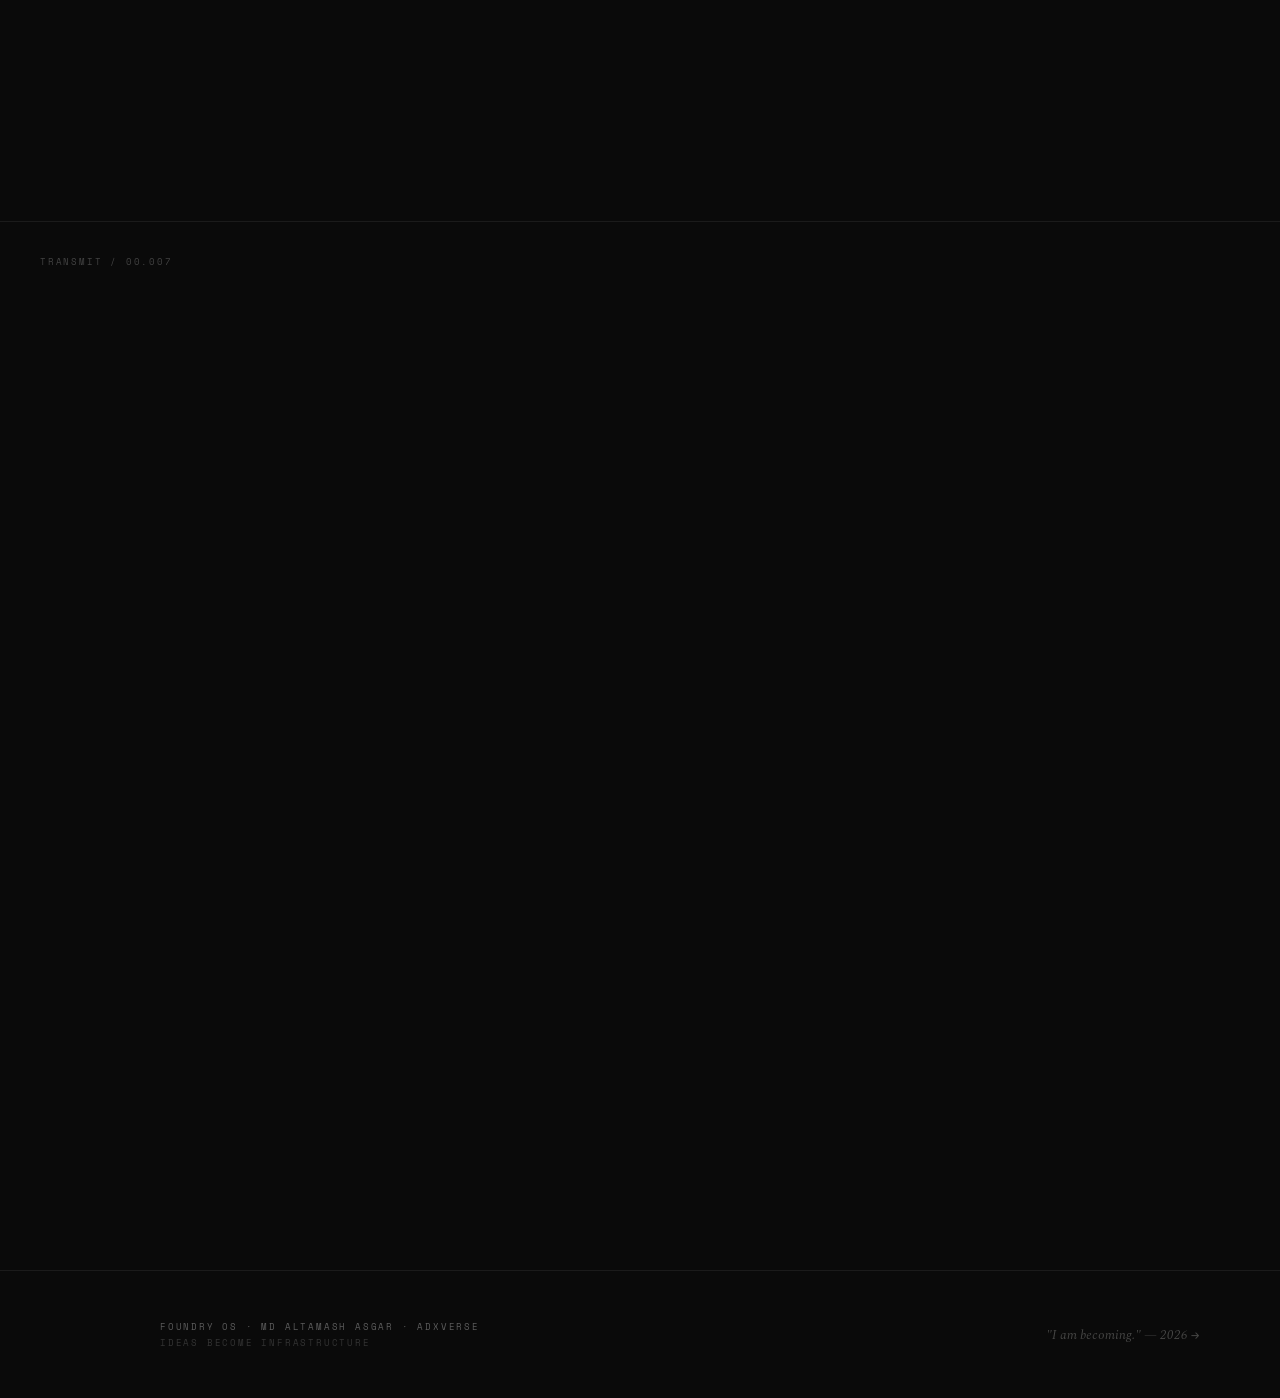
==== commit 42033e5a: "Updated Link to ADXverse and added social media links for Twitter and YouTube in the founder's perso" ====
--- a/founder/personal/index.html
+++ b/founder/personal/index.html
@@ -975,6 +975,7 @@
   .hero-watermark { font-size: 160px; right: -20px; }
 }
 </style>
+<link rel="icon" type="image/svg+xml" href="assets/favicon.svg">
 </head>
 <body>
  
@@ -994,6 +995,7 @@
   <div class="vnav-dot" data-section="adxverse" data-label="ADXverse" onclick="scrollTo('#adxverse')"></div>
   <div class="vnav-dot" data-section="notebook" data-label="Notebook" onclick="scrollTo('#notebook')"></div>
   <div class="vnav-dot" data-section="transmit" data-label="Transmit" onclick="scrollTo('#transmit')"></div>
+  
 </nav>
  
 <!-- ━━━━━━━━━━━━━━━━━━━━━━━━━━━━━━━ HERO ━━━━━━━━━━━━━━━━━━━━━━━━━━━━━━━ -->
@@ -1029,6 +1031,7 @@
     <div class="hero-cta-row reveal reveal-delay-4">
       <a href="#manifest" class="cta-enter" onclick="document.getElementById('manifest').scrollIntoView({behavior:'smooth'}); return false;">Enter the Foundry</a>
       <a href="#buildlog" class="cta-secondary" onclick="document.getElementById('buildlog').scrollIntoView({behavior:'smooth'}); return false;">View Build Log</a>
+      <a href="https://www.adxverse.com" class="cta-secondary" target="_blank">ADXverse</a>
     </div>
   </div>
 </section>
@@ -1292,6 +1295,7 @@
       but an evolving collection of ventures operating as a single coherent
       universe. Each node serves a distinct purpose; together they form
       something larger.
+      <br>
     </p>
   </div>
  
@@ -1429,26 +1433,33 @@
             <span class="contact-link-arrow">↗</span>
           </span>
         </a>
-        <a href="https://linkedin.com/in/altamash-asgar" target="_blank" rel="noopener" class="contact-link reveal reveal-delay-5">
+        <a href="https://www.linkedin.com/in/md-altamash-asgar" target="_blank" rel="noopener" class="contact-link reveal reveal-delay-5">
           <span class="contact-link-label">LinkedIn</span>
           <span class="contact-link-value">
-            Altamash Asgar
+            Md Altamash Asgar
             <span class="contact-link-arrow">↗</span>
           </span>
         </a>
-        <a href="https://twitter.com/altamashasgar" target="_blank" rel="noopener" class="contact-link reveal reveal-delay-6">
-          <span class="contact-link-label">X / Twitter</span>
+        <a href="https://www.youtube.com/@the.SecludedSoul" target="_blank" rel="noopener" class="contact-link reveal reveal-delay-6">
+          <span class="contact-link-label">YouTube</span>
           <span class="contact-link-value">
-            @altamashasgar
+            @the.SecludedSoul
             <span class="contact-link-arrow">↗</span>
           </span>
         </a>
-        <a href="https://github.com/altamashasgar" target="_blank" rel="noopener" class="contact-link reveal">
+        <a href="https://github.com/altamashADX" target="_blank" rel="noopener" class="contact-link reveal">
           <span class="contact-link-label">GitHub</span>
           <span class="contact-link-value">
-            altamashasgar
+            altamashADX
             <span class="contact-link-arrow">↗</span>
           </span>
+           <a href="https://twitter.com/altamashADX" target="_blank" rel="noopener" class="contact-link reveal reveal-delay-6">
+          <span class="contact-link-label">X / Twitter</span>
+          <span class="contact-link-value">
+            @altamashADX
+            <span class="contact-link-arrow">↗</span>
+          </span>
+        </a>
         </a>
       </div>
     </div>
@@ -1518,7 +1529,7 @@
     <span style="opacity:0.5">Ideas become infrastructure</span>
   </div>
   <div class="footer-sig">
-    "I am becoming." — 2024 →
+    "I am becoming." — 2026 →
   </div>
 </footer>
  
